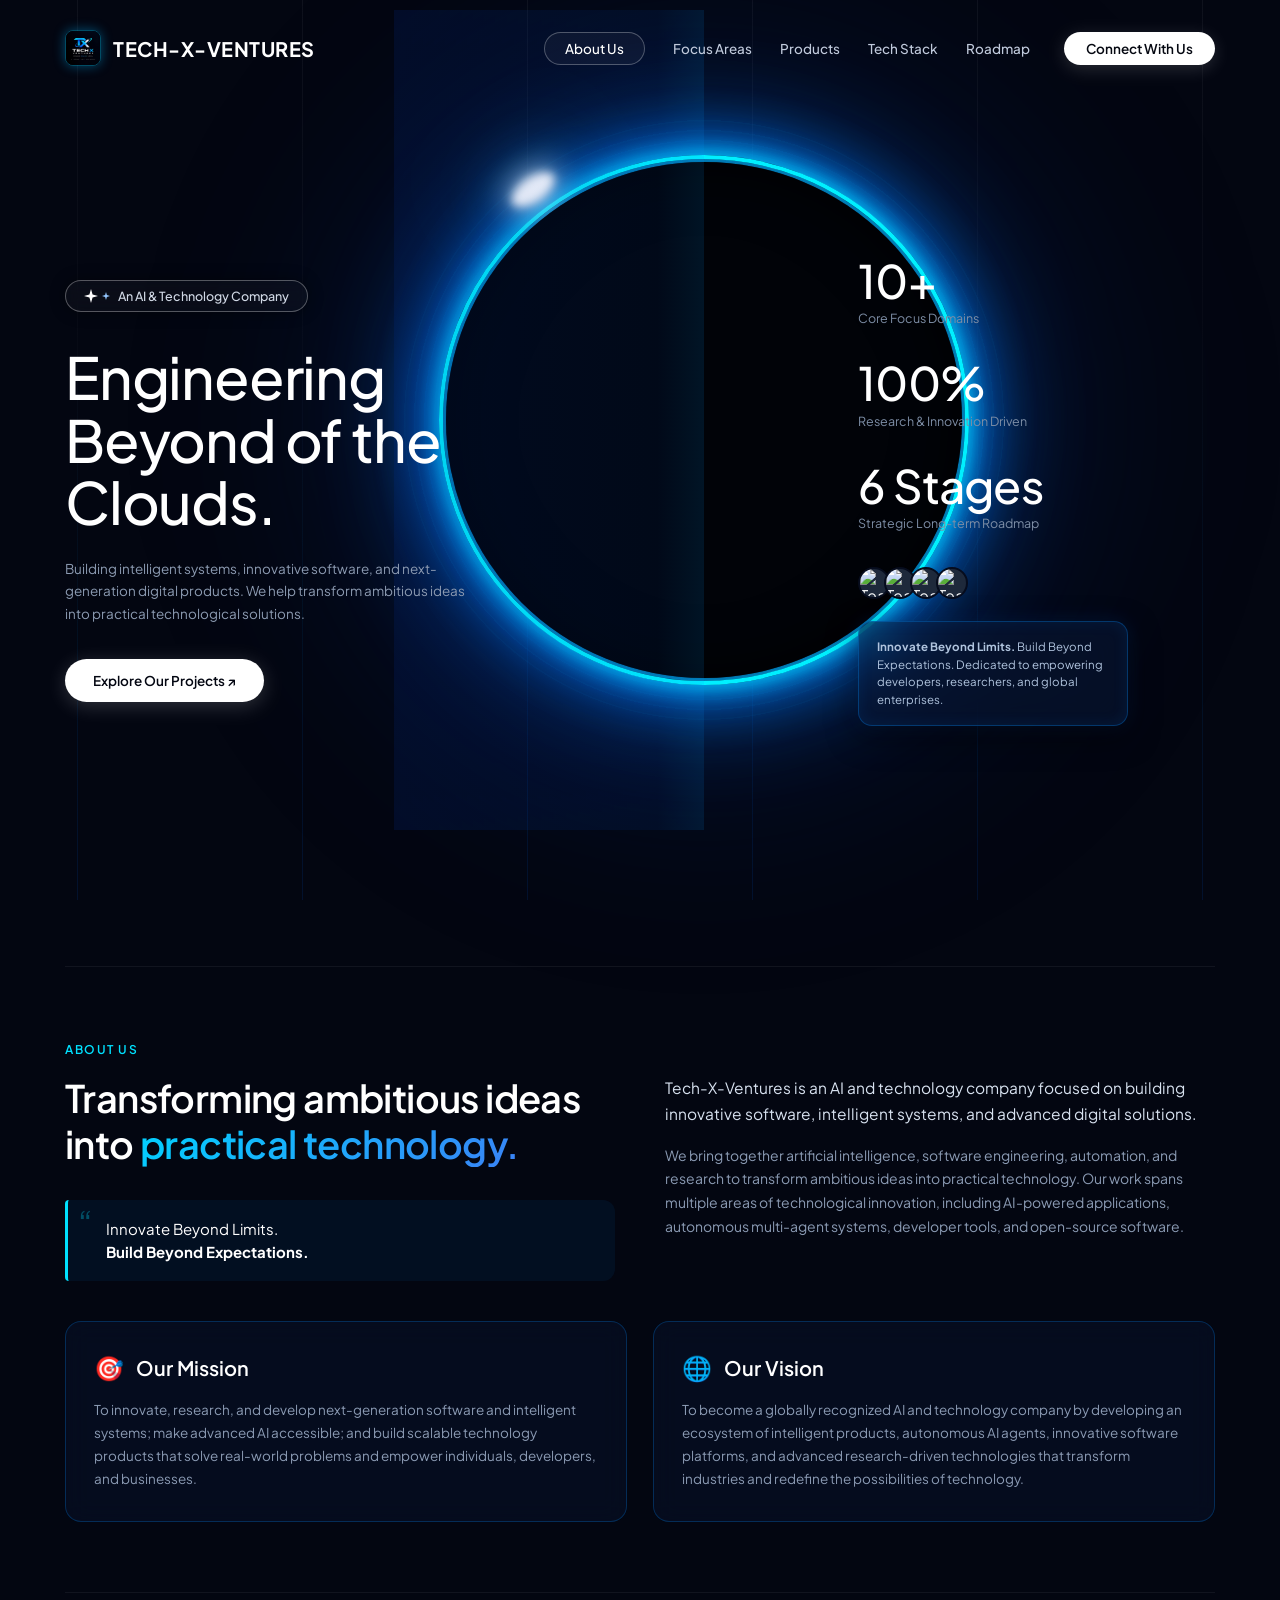
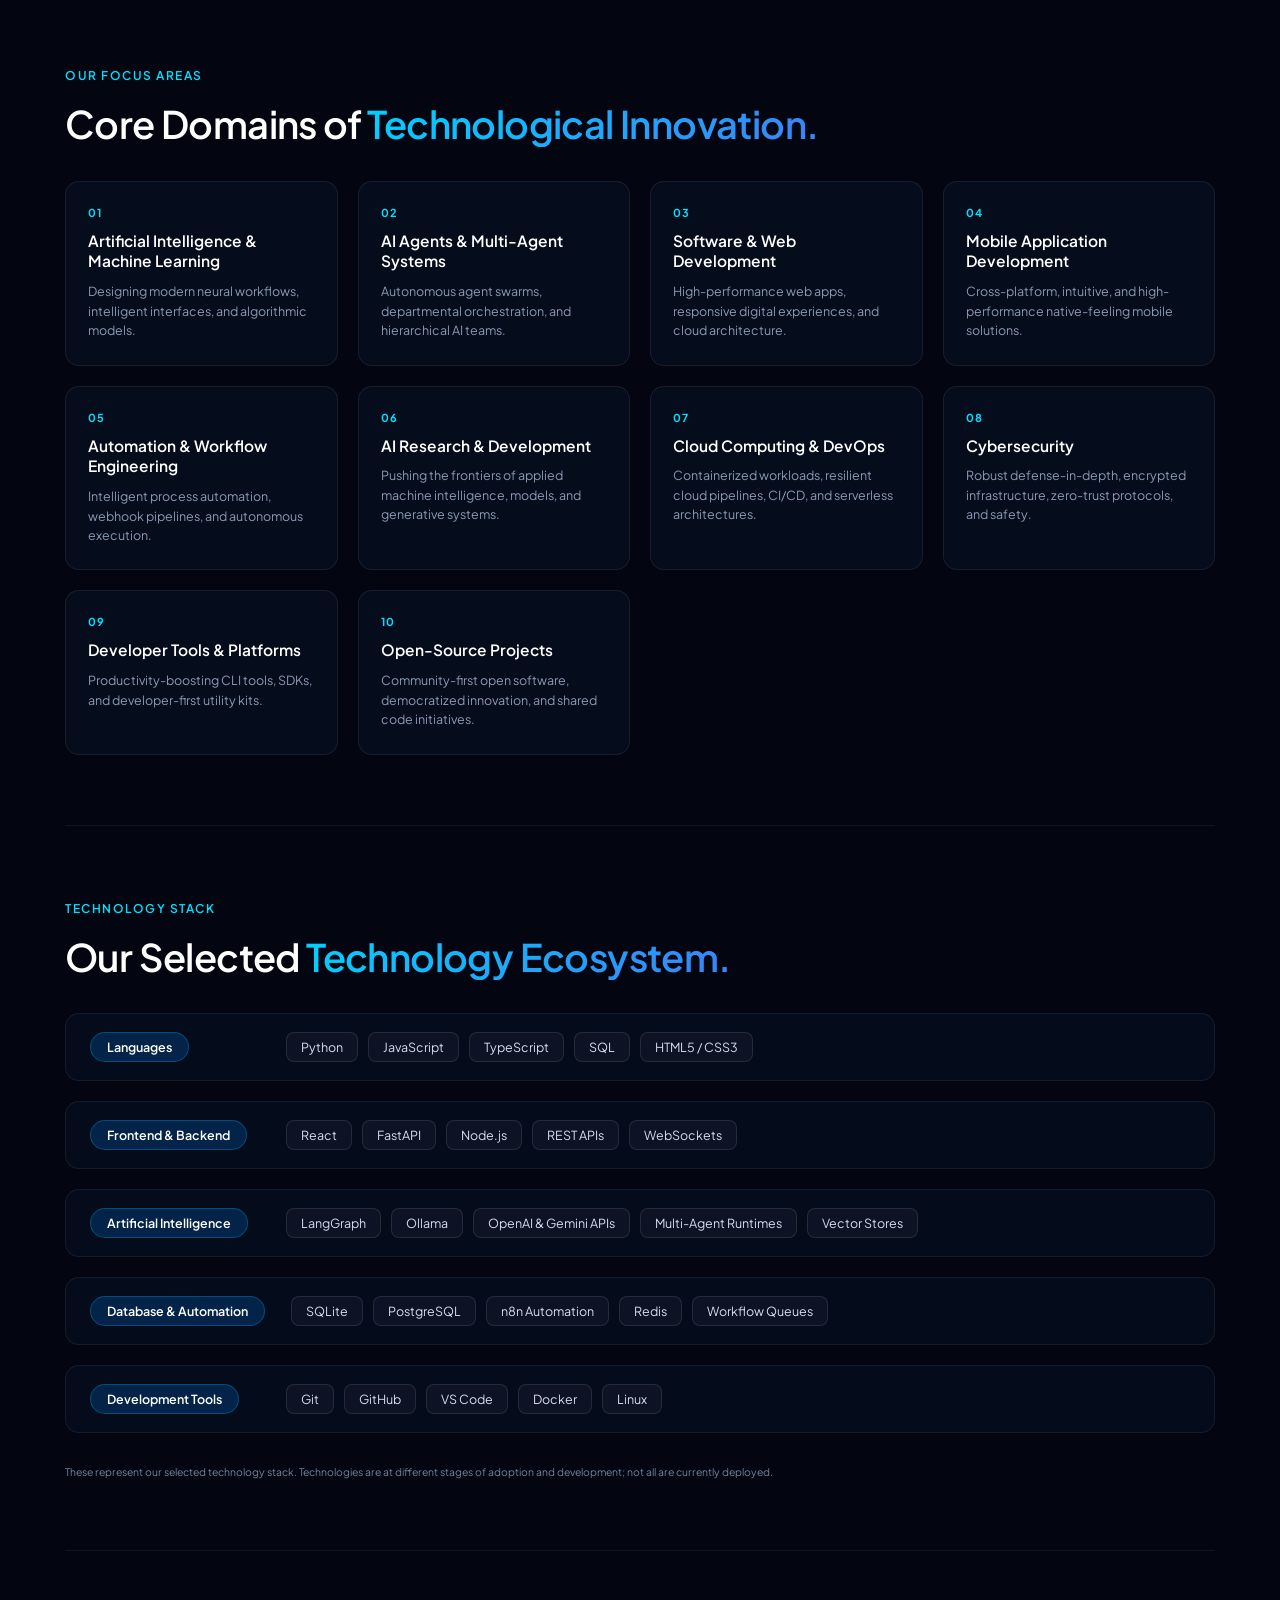
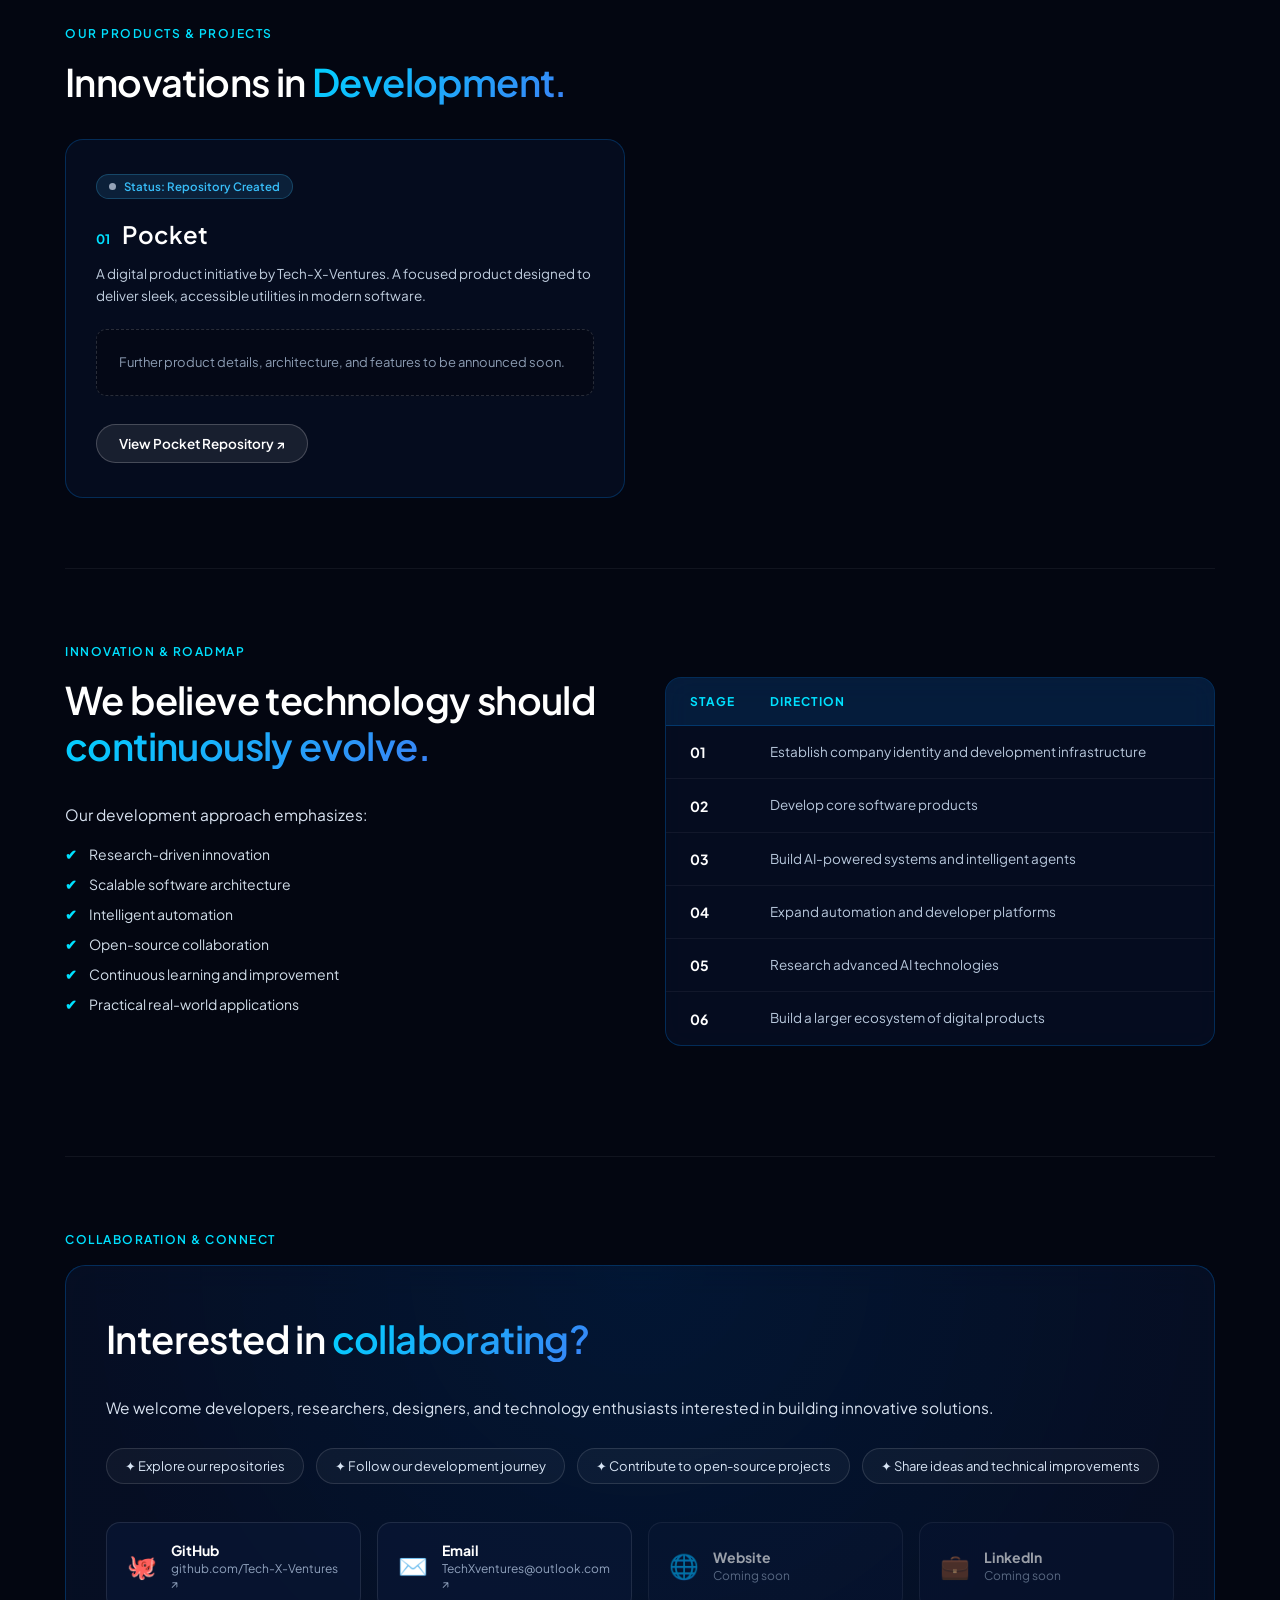
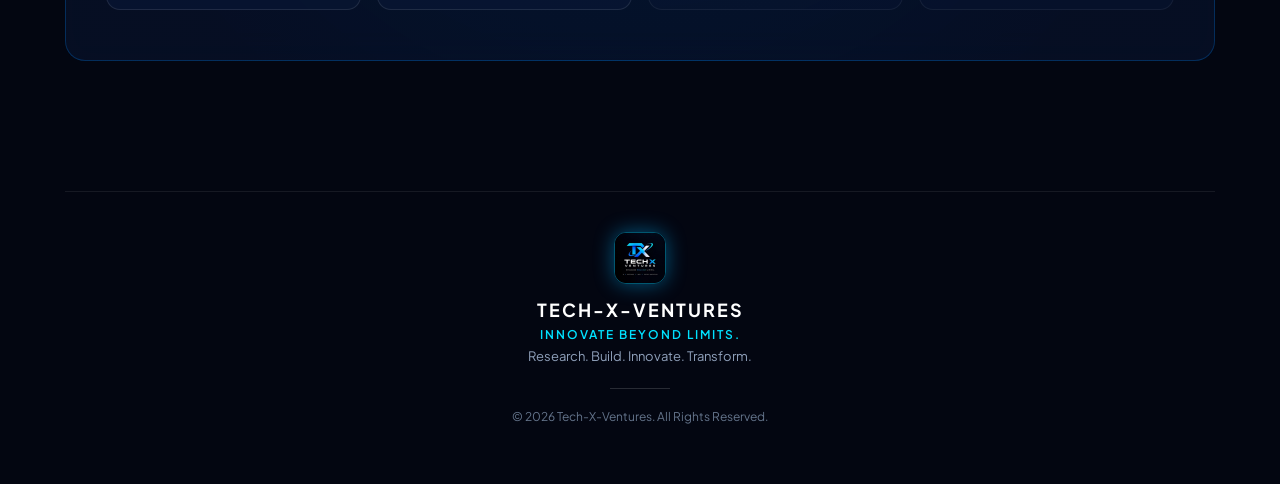
==== index.html @ 93bc659b "Update roadmap section header Removed the emoji from the roadmap section header." ====
<!DOCTYPE html>
<html lang="en">
<head>
  <meta charset="UTF-8">
  <meta name="viewport" content="width=device-width, initial-scale=1.0">
  <meta name="theme-color" content="#030611">
  <meta name="description" content="Tech-X-Ventures | Innovate Beyond Limits. An AI & Technology Company building intelligent systems, innovative software, and next-generation digital products.">

  <title>Tech-X-Ventures | Innovate Beyond Limits</title>

  <!-- Google Fonts -->
  <link rel="preconnect" href="https://fonts.googleapis.com">
  <link rel="preconnect" href="https://fonts.gstatic.com" crossorigin>
  <link href="https://fonts.googleapis.com/css2?family=Plus+Jakarta+Sans:wght@300;400;500;600;700;800&family=Space+Grotesk:wght@500;600;700&display=swap" rel="stylesheet">

  <link rel="stylesheet" href="style.css">
</head>

<body>

  <!-- Background vertical grid lines -->
  <div class="grid-lines" aria-hidden="true">
    <div class="grid-line"></div>
    <div class="grid-line"></div>
    <div class="grid-line"></div>
    <div class="grid-line"></div>
    <div class="grid-line"></div>
    <div class="grid-line"></div>
  </div>

  <!-- Cosmic Eclipse / Celestial Portal in Hero background -->
  <div class="cosmic-portal-container" aria-hidden="true">
    <div class="portal-halo"></div>
    <div class="portal-mesh-wires"></div>
    <div class="portal-ring">
      <div class="ring-flare"></div>
    </div>
    <div class="portal-core"></div>
    <div class="vertical-slice-divider"></div>
  </div>

  <div class="page-wrapper">

    <!-- NAVIGATION -->
    <header class="navbar">
      <a href="#home" class="brand">
        <img src="assets/logo.jpg" alt="Tech-X-Ventures Logo" class="brand-logo">
        <span class="brand-text">TECH-X-VENTURES</span>
      </a>

      <button class="menu-toggle" id="menuToggle" aria-label="Toggle navigation" aria-expanded="false">
        <span></span>
        <span></span>
        <span></span>
      </button>

      <nav id="navMenu">
        <a href="#about" class="nav-pill active">About Us</a>
        <a href="#focus" class="nav-link">Focus Areas</a>
        <a href="#projects" class="nav-link">Products</a>
        <a href="#tech" class="nav-link">Tech Stack</a>
        <a href="#roadmap" class="nav-link">Roadmap</a>
        <a href="#contact" class="hire-btn">Connect With Us</a>
      </nav>
    </header>

    <!-- HERO SECTION -->
    <section class="hero-section" id="home">
      <!-- Left Column -->
      <div class="hero-left">
        <div class="badge-pill">
          <svg class="badge-star" viewBox="0 0 24 24" width="14" height="14" fill="currentColor">
            <path d="M12 0L14.7 9.3L24 12L14.7 14.7L12 24L9.3 14.7L0 12L9.3 9.3L12 0Z"/>
          </svg>
          <svg class="badge-star-mini" viewBox="0 0 24 24" width="8" height="8" fill="currentColor">
            <path d="M12 0L14.7 9.3L24 12L14.7 14.7L12 24L9.3 14.7L0 12L9.3 9.3L12 0Z"/>
          </svg>
          <span>An AI & Technology Company</span>
        </div>

        <h1 class="hero-title">
          Engineering<br>
          Beyond of the<br>
          Clouds.
        </h1>

        <p class="hero-description">
          Building intelligent systems, innovative software, and next-generation digital products. We help transform ambitious ideas into practical technological solutions.
        </p>

        <div class="hero-action">
          <a href="#projects" class="btn-primary">
            Explore Our Projects ↗
          </a>
        </div>
      </div>

      <!-- Center Space for the cosmic eclipse visual -->
      <div class="hero-center" aria-hidden="true"></div>

      <!-- Right Column: Live Stats & Glass Card -->
      <div class="hero-right">
        <div class="stat-item">
          <div class="stat-number" data-target="10" data-suffix="+">10+</div>
          <div class="stat-label">Core Focus Domains</div>
        </div>

        <div class="stat-item">
          <div class="stat-number" data-target="100" data-suffix="%">100%</div>
          <div class="stat-label">Research & Innovation Driven</div>
        </div>

        <div class="stat-item">
          <div class="stat-number" data-target="6" data-suffix=" Stages">6 Stages</div>
          <div class="stat-label">Strategic Long-term Roadmap</div>
        </div>

        <div class="avatars-group">
          <div class="avatar">
            <img src="https://images.unsplash.com/photo-1534528741775-53994a69daeb?w=100&auto=format&fit=crop&q=80" alt="Team avatar 1">
          </div>
          <div class="avatar">
            <img src="https://images.unsplash.com/photo-1507003211169-0a1dd7228f2d?w=100&auto=format&fit=crop&q=80" alt="Team avatar 2">
          </div>
          <div class="avatar">
            <img src="https://images.unsplash.com/photo-1494790108377-be9c29b29330?w=100&auto=format&fit=crop&q=80" alt="Team avatar 3">
          </div>
          <div class="avatar">
            <img src="https://images.unsplash.com/photo-1517841905240-472988babdf9?w=100&auto=format&fit=crop&q=80" alt="Team avatar 4">
          </div>
        </div>

        <div class="glass-info-card">
          <p>
            <strong>Innovate Beyond Limits.</strong> Build Beyond Expectations. Dedicated to empowering developers, researchers, and global enterprises.
          </p>
        </div>
      </div>
    </section>

    <!-- ABOUT US SECTION -->
    <section class="content-section" id="about">
      <div class="section-tag">
        <span>ABOUT US</span>
      </div>

      <div class="section-split">
        <div class="split-left">
          <h2 class="section-heading">
            Transforming ambitious ideas into <span class="accent-text">practical technology.</span>
          </h2>
          <div class="philosophy-box">
            <span class="quote-symbol">“</span>
            <p class="philosophy-text">
              Innovate Beyond Limits.<br>
              <strong>Build Beyond Expectations.</strong>
            </p>
          </div>
        </div>

        <div class="split-right">
          <p class="body-lead">
            Tech-X-Ventures is an AI and technology company focused on building innovative software, intelligent systems, and advanced digital solutions.
          </p>
          <p class="body-sub">
            We bring together artificial intelligence, software engineering, automation, and research to transform ambitious ideas into practical technology. Our work spans multiple areas of technological innovation, including AI-powered applications, autonomous multi-agent systems, developer tools, and open-source software.
          </p>
        </div>
      </div>

      <!-- Mission & Vision Cards -->
      <div class="cards-duo">
        <div class="glow-box">
          <div class="glow-box-header">
            <span class="icon-bubble">🎯</span>
            <h3>Our Mission</h3>
          </div>
          <p>
            To innovate, research, and develop next-generation software and intelligent systems; make advanced AI accessible; and build scalable technology products that solve real-world problems and empower individuals, developers, and businesses.
          </p>
        </div>

        <div class="glow-box">
          <div class="glow-box-header">
            <span class="icon-bubble">🌐</span>
            <h3>Our Vision</h3>
          </div>
          <p>
            To become a globally recognized AI and technology company by developing an ecosystem of intelligent products, autonomous AI agents, innovative software platforms, and advanced research-driven technologies that transform industries and redefine the possibilities of technology.
          </p>
        </div>
      </div>
    </section>

    <!-- FOCUS AREAS SECTION -->
    <section class="content-section" id="focus">
      <div class="section-tag">
        <span> OUR FOCUS AREAS</span>
      </div>

      <h2 class="section-heading">
        Core Domains of <span class="accent-text">Technological Innovation.</span>
      </h2>

      <div class="focus-grid">
        <div class="focus-card">
          <span class="focus-idx">01</span>
          <h4>Artificial Intelligence & Machine Learning</h4>
          <p>Designing modern neural workflows, intelligent interfaces, and algorithmic models.</p>
        </div>

        <div class="focus-card">
          <span class="focus-idx">02</span>
          <h4>AI Agents & Multi-Agent Systems</h4>
          <p>Autonomous agent swarms, departmental orchestration, and hierarchical AI teams.</p>
        </div>

        <div class="focus-card">
          <span class="focus-idx">03</span>
          <h4>Software & Web Development</h4>
          <p>High-performance web apps, responsive digital experiences, and cloud architecture.</p>
        </div>

        <div class="focus-card">
          <span class="focus-idx">04</span>
          <h4>Mobile Application Development</h4>
          <p>Cross-platform, intuitive, and high-performance native-feeling mobile solutions.</p>
        </div>

        <div class="focus-card">
          <span class="focus-idx">05</span>
          <h4>Automation & Workflow Engineering</h4>
          <p>Intelligent process automation, webhook pipelines, and autonomous execution.</p>
        </div>

        <div class="focus-card">
          <span class="focus-idx">06</span>
          <h4>AI Research & Development</h4>
          <p>Pushing the frontiers of applied machine intelligence, models, and generative systems.</p>
        </div>

        <div class="focus-card">
          <span class="focus-idx">07</span>
          <h4>Cloud Computing & DevOps</h4>
          <p>Containerized workloads, resilient cloud pipelines, CI/CD, and serverless architectures.</p>
        </div>

        <div class="focus-card">
          <span class="focus-idx">08</span>
          <h4>Cybersecurity</h4>
          <p>Robust defense-in-depth, encrypted infrastructure, zero-trust protocols, and safety.</p>
        </div>

        <div class="focus-card">
          <span class="focus-idx">09</span>
          <h4>Developer Tools & Platforms</h4>
          <p>Productivity-boosting CLI tools, SDKs, and developer-first utility kits.</p>
        </div>

        <div class="focus-card">
          <span class="focus-idx">10</span>
          <h4>Open-Source Projects</h4>
          <p>Community-first open software, democratized innovation, and shared code initiatives.</p>
        </div>
      </div>
    </section>

    <!-- TECHNOLOGY STACK SECTION -->
    <section class="content-section" id="tech">
      <div class="section-tag">
        <span> TECHNOLOGY STACK</span>
      </div>

      <h2 class="section-heading">
        Our Selected <span class="accent-text">Technology Ecosystem.</span>
      </h2>

      <div class="tech-stack-container">
        <!-- Category 1 -->
        <div class="tech-category">
          <div class="category-header">
            <span class="cat-pill">Languages</span>
          </div>
          <div class="tags-cloud">
            <span class="tag">Python</span>
            <span class="tag">JavaScript</span>
            <span class="tag">TypeScript</span>
            <span class="tag">SQL</span>
            <span class="tag">HTML5 / CSS3</span>
          </div>
        </div>

        <!-- Category 2 -->
        <div class="tech-category">
          <div class="category-header">
            <span class="cat-pill">Frontend & Backend</span>
          </div>
          <div class="tags-cloud">
            <span class="tag">React</span>
            <span class="tag">FastAPI</span>
            <span class="tag">Node.js</span>
            <span class="tag">REST APIs</span>
            <span class="tag">WebSockets</span>
          </div>
        </div>

        <!-- Category 3 -->
        <div class="tech-category">
          <div class="category-header">
            <span class="cat-pill">Artificial Intelligence</span>
          </div>
          <div class="tags-cloud">
            <span class="tag">LangGraph</span>
            <span class="tag">Ollama</span>
            <span class="tag">OpenAI & Gemini APIs</span>
            <span class="tag">Multi-Agent Runtimes</span>
            <span class="tag">Vector Stores</span>
          </div>
        </div>

        <!-- Category 4 -->
        <div class="tech-category">
          <div class="category-header">
            <span class="cat-pill">Database & Automation</span>
          </div>
          <div class="tags-cloud">
            <span class="tag">SQLite</span>
            <span class="tag">PostgreSQL</span>
            <span class="tag">n8n Automation</span>
            <span class="tag">Redis</span>
            <span class="tag">Workflow Queues</span>
          </div>
        </div>

        <!-- Category 5 -->
        <div class="tech-category">
          <div class="category-header">
            <span class="cat-pill">Development Tools</span>
          </div>
          <div class="tags-cloud">
            <span class="tag">Git</span>
            <span class="tag">GitHub</span>
            <span class="tag">VS Code</span>
            <span class="tag">Docker</span>
            <span class="tag">Linux</span>
          </div>
        </div>
      </div>

      <p class="tech-footnote">
        <sub>These represent our selected technology stack. Technologies are at different stages of adoption and development; not all are currently deployed.</sub>
      </p>
    </section>

    <!-- PRODUCTS & PROJECTS SECTION -->
    <section class="content-section" id="projects">
      <div class="section-tag">
        <span> OUR PRODUCTS & PROJECTS</span>
      </div>

      <h2 class="section-heading">
        Innovations in <span class="accent-text">Development.</span>
      </h2>

      <div class="projects-showcase">
       

        <!-- Project 2: Pocket -->
        <div class="project-box">
          <div class="project-badge">
            <span class="pulse-dot idle"></span>
            <span>Status: Repository Created</span>
          </div>

          <div class="project-title-row">
            <span class="project-number">01</span>
            <h3>Pocket</h3>
          </div>

          <p class="project-summary">
            A digital product initiative by Tech-X-Ventures. A focused product designed to deliver sleek, accessible utilities in modern software.
          </p>

          <div class="project-detail-box">
            <p>Further product details, architecture, and features to be announced soon.</p>
          </div>

          <div class="project-footer">
            <a href="https://github.com/Tech-X-Ventures/pocket" target="_blank" rel="noopener noreferrer" class="link-btn">
              View Pocket Repository ↗
            </a>
          </div>
        </div>
      </div>
    </section>

    <!-- INNOVATION & ROADMAP SECTION -->
    <section class="content-section" id="roadmap">
      <div class="section-tag">
        <span> INNOVATION & ROADMAP</span>
      </div>

      <div class="section-split">
        <div class="split-left">
          <h2 class="section-heading">
            We believe technology should <span class="accent-text">continuously evolve.</span>
          </h2>
          <p class="body-lead">Our development approach emphasizes:</p>
          <ul class="approach-list">
            <li><span>✔</span> Research-driven innovation</li>
            <li><span>✔</span> Scalable software architecture</li>
            <li><span>✔</span> Intelligent automation</li>
            <li><span>✔</span> Open-source collaboration</li>
            <li><span>✔</span> Continuous learning and improvement</li>
            <li><span>✔</span> Practical real-world applications</li>
          </ul>
        </div>

        <div class="split-right">
          <div class="roadmap-table-wrap">
            <div class="roadmap-table-header">
              <span class="th-stage">Stage</span>
              <span class="th-dir">Direction</span>
            </div>

            <div class="roadmap-row">
              <span class="stage-tag">01</span>
              <div class="stage-desc">Establish company identity and development infrastructure</div>
            </div>

            <div class="roadmap-row">
              <span class="stage-tag">02</span>
              <div class="stage-desc">Develop core software products</div>
            </div>

            <div class="roadmap-row">
              <span class="stage-tag">03</span>
              <div class="stage-desc">Build AI-powered systems and intelligent agents</div>
            </div>

            <div class="roadmap-row">
              <span class="stage-tag">04</span>
              <div class="stage-desc">Expand automation and developer platforms</div>
            </div>

            <div class="roadmap-row">
              <span class="stage-tag">05</span>
              <div class="stage-desc">Research advanced AI technologies</div>
            </div>

            <div class="roadmap-row">
              <span class="stage-tag">06</span>
              <div class="stage-desc">Build a larger ecosystem of digital products</div>
            </div>
          </div>
        </div>
      </div>
    </section>

    <!-- COLLABORATION & CONTACT SECTION -->
    <section class="content-section" id="contact">
      <div class="section-tag">
        <span> COLLABORATION & CONNECT</span>
      </div>

      <div class="collab-hero">
        <div class="collab-content">
          <h2 class="section-heading">
            Interested in <span class="accent-text">collaborating?</span>
          </h2>
          <p class="body-lead">
            We welcome developers, researchers, designers, and technology enthusiasts interested in building innovative solutions.
          </p>

          <div class="collab-actions-list">
            <div class="collab-chip">✦ Explore our repositories</div>
            <div class="collab-chip">✦ Follow our development journey</div>
            <div class="collab-chip">✦ Contribute to open-source projects</div>
            <div class="collab-chip">✦ Share ideas and technical improvements</div>
          </div>

          <div class="contact-links-grid">
            <a href="https://github.com/Tech-X-Ventures" target="_blank" rel="noopener noreferrer" class="contact-card">
              <span class="contact-icon">🐙</span>
              <div>
                <strong>GitHub</strong>
                <p>github.com/Tech-X-Ventures ↗</p>
              </div>
            </a>

            <a href="mailto:TechXventures@outlook.com" class="contact-card">
              <span class="contact-icon">✉️</span>
              <div>
                <strong>Email</strong>
                <p>TechXventures@outlook.com ↗</p>
              </div>
            </a>

            <div class="contact-card coming-soon">
              <span class="contact-icon">🌐</span>
              <div>
                <strong>Website</strong>
                <p>Coming soon</p>
              </div>
            </div>

            <div class="contact-card coming-soon">
              <span class="contact-icon">💼</span>
              <div>
                <strong>LinkedIn</strong>
                <p>Coming soon</p>
              </div>
            </div>
          </div>
        </div>
      </div>
    </section>

    <!-- FOOTER -->
    <footer class="footer">
      <div class="footer-center">
        <img src="assets/logo.jpg" alt="Tech-X-Ventures Logo" class="footer-logo">
        <h3 class="footer-brand">TECH-X-VENTURES</h3>
        <p class="footer-motto">INNOVATE BEYOND LIMITS.</p>
        <p class="footer-submotto">Research. Build. Innovate. Transform.</p>
        <div class="footer-divider"></div>
        <p class="copyright">
          © <span id="year">2026</span> Tech-X-Ventures. All Rights Reserved.
        </p>
      </div>
    </footer>

  </div>

  <script src="script.js"></script>
</body>
</html>
---- style.css ----
/* ==========================================================
   TECH-X-VENTURES | INNOVATE BEYOND LIMITS
   Dark-mode Cosmic Eclipse Aesthetic with Complete Content
   ========================================================== */

:root {
  --bg-color: #030611;
  --bg-darker: #010309;
  --text-main: #ffffff;
  --text-muted: #8b9bb4;
  --text-sub: #a1b0cb;
  --neon-blue: #0088ff;
  --neon-cyan: #00e1ff;
  --neon-purple: #7928ca;
  --card-bg: rgba(9, 21, 48, 0.45);
  --card-border: rgba(0, 140, 255, 0.25);
  --font-sans: 'Plus Jakarta Sans', -apple-system, BlinkMacSystemFont, "Segoe UI", Roboto, sans-serif;
}

* {
  margin: 0;
  padding: 0;
  box-sizing: border-box;
}

html {
  scroll-behavior: smooth;
}

body {
  width: 100%;
  min-height: 100vh;
  background-color: var(--bg-color);
  color: var(--text-main);
  font-family: var(--font-sans);
  overflow-x: hidden;
  position: relative;
  -webkit-font-smoothing: antialiased;
}

/* ---------------- BACKGROUND VERTICAL GRID LINES ---------------- */
.grid-lines {
  position: fixed;
  inset: 0;
  display: flex;
  justify-content: space-between;
  width: 88%;
  max-width: 1380px;
  margin: 0 auto;
  pointer-events: none;
  z-index: 1;
}

.grid-line {
  width: 1px;
  height: 100%;
  background: linear-gradient(
    to bottom,
    rgba(255, 255, 255, 0.05) 0%,
    rgba(255, 255, 255, 0.02) 40%,
    rgba(0, 150, 255, 0.07) 70%,
    rgba(0, 100, 255, 0.12) 100%
  );
}

/* ---------------- COSMIC ECLIPSE / PORTAL EFFECT ---------------- */
.cosmic-portal-container {
  position: absolute;
  top: 420px;
  left: 55%;
  transform: translate(-50%, -50%);
  width: 620px;
  height: 620px;
  pointer-events: none;
  z-index: 2;
}

.portal-halo {
  position: absolute;
  inset: -130px;
  border-radius: 50%;
  background: radial-gradient(
    circle at 50% 50%,
    rgba(0, 120, 255, 0.35) 0%,
    rgba(0, 80, 220, 0.2) 35%,
    rgba(5, 20, 70, 0.1) 65%,
    transparent 85%
  );
  filter: blur(75px);
}

.portal-mesh-wires {
  position: absolute;
  inset: 10px;
  border-radius: 50%;
  background: repeating-radial-gradient(
    circle at 50% 50%,
    transparent 0,
    transparent 8px,
    rgba(0, 180, 255, 0.035) 9px,
    rgba(0, 180, 255, 0.07) 10px
  );
  opacity: 0.85;
}

.portal-ring {
  position: absolute;
  inset: 45px;
  border-radius: 50%;
  border: 4px solid #00f0ff;
  box-shadow: 
    0 0 25px #00e1ff,
    0 0 60px #0077ff,
    0 0 110px rgba(0, 130, 255, 0.8),
    inset 0 0 35px #00d0ff,
    inset 0 0 70px rgba(0, 110, 255, 0.6);
  animation: pulsePortal 6s ease-in-out infinite alternate;
}

.ring-flare {
  position: absolute;
  top: 18px;
  left: 65px;
  width: 50px;
  height: 25px;
  background: #ffffff;
  border-radius: 50%;
  filter: blur(5px);
  box-shadow: 
    0 0 30px #ffffff,
    0 0 60px #38bdf8,
    0 0 90px #0284c7;
  transform: rotate(-35deg);
}

.portal-core {
  position: absolute;
  inset: 52px;
  border-radius: 50%;
  background: radial-gradient(circle, #010308 92%, #02091c 100%);
  box-shadow: inset 0 0 60px rgba(0, 0, 0, 0.98);
}

.vertical-slice-divider {
  position: absolute;
  top: -100px;
  left: 0;
  width: 50%;
  height: calc(100% + 200px);
  background: linear-gradient(
    to right,
    rgba(0, 50, 160, 0.16) 0%,
    rgba(0, 80, 220, 0.08) 85%,
    rgba(0, 150, 255, 0.12) 100%
  );
  pointer-events: none;
}

@keyframes pulsePortal {
  0% {
    transform: scale(1);
    box-shadow: 
      0 0 25px #00e1ff,
      0 0 60px #0077ff,
      0 0 110px rgba(0, 130, 255, 0.7),
      inset 0 0 35px #00d0ff,
      inset 0 0 65px rgba(0, 110, 255, 0.5);
  }
  100% {
    transform: scale(1.02);
    box-shadow: 
      0 0 35px #00ffff,
      0 0 80px #0090ff,
      0 0 140px rgba(0, 150, 255, 0.85),
      inset 0 0 45px #00f0ff,
      inset 0 0 85px rgba(0, 130, 255, 0.7);
  }
}

/* ---------------- LAYOUT WRAPPER ---------------- */
.page-wrapper {
  position: relative;
  z-index: 10;
  min-height: 100vh;
  display: flex;
  flex-direction: column;
  padding: 30px 65px 60px 65px;
  max-width: 1440px;
  margin: 0 auto;
}

/* ---------------- NAVBAR ---------------- */
.navbar {
  display: flex;
  align-items: center;
  justify-content: space-between;
  width: 100%;
  margin-bottom: 60px;
}

.brand {
  text-decoration: none;
  display: flex;
  align-items: center;
  gap: 12px;
}

.brand-logo {
  width: 36px;
  height: 36px;
  border-radius: 8px;
  object-fit: cover;
  box-shadow: 0 0 12px rgba(0, 180, 255, 0.4);
  border: 1px solid rgba(0, 210, 255, 0.35);
  display: block;
}

.brand-text {
  font-size: 20px;
  font-weight: 700;
  color: #ffffff;
  letter-spacing: 0.5px;
}

nav {
  display: flex;
  align-items: center;
  gap: 28px;
}

.nav-pill {
  text-decoration: none;
  font-size: 13.5px;
  font-weight: 500;
  color: #ffffff;
  padding: 7px 20px;
  border-radius: 9999px;
  border: 1px solid rgba(255, 255, 255, 0.28);
  background: rgba(255, 255, 255, 0.04);
  transition: all 0.25s ease;
}

.nav-pill:hover,
.nav-pill.active {
  border-color: rgba(255, 255, 255, 0.6);
  background: rgba(255, 255, 255, 0.12);
}

.nav-link {
  text-decoration: none;
  font-size: 13.5px;
  font-weight: 500;
  color: #c0cadc;
  transition: color 0.2s ease;
}

.nav-link:hover {
  color: #ffffff;
}

.hire-btn {
  text-decoration: none;
  font-size: 13.5px;
  font-weight: 600;
  color: #050811;
  background: #ffffff;
  padding: 8px 22px;
  border-radius: 9999px;
  transition: all 0.25s ease;
  box-shadow: 0 4px 18px rgba(255, 255, 255, 0.15);
  margin-left: 6px;
}

.hire-btn:hover {
  background: #f0f4ff;
  transform: translateY(-1px);
  box-shadow: 0 6px 22px rgba(255, 255, 255, 0.25);
}

.menu-toggle {
  display: none;
  background: transparent;
  border: none;
  cursor: pointer;
  flex-direction: column;
  gap: 5px;
}

.menu-toggle span {
  display: block;
  width: 24px;
  height: 2px;
  background: #fff;
  transition: 0.3s;
}

/* ---------------- HERO SECTION ---------------- */
.hero-section {
  display: grid;
  grid-template-columns: 1.15fr 0.8fr 0.95fr;
  align-items: center;
  min-height: calc(100vh - 170px);
  width: 100%;
  margin-bottom: 110px;
}

.hero-left {
  max-width: 490px;
  display: flex;
  flex-direction: column;
  align-items: flex-start;
}

.badge-pill {
  display: inline-flex;
  align-items: center;
  gap: 8px;
  padding: 7px 18px;
  border-radius: 9999px;
  border: 1px solid rgba(255, 255, 255, 0.3);
  background: rgba(255, 255, 255, 0.03);
  backdrop-filter: blur(8px);
  font-size: 12.5px;
  font-weight: 500;
  color: #d1d9e6;
  margin-bottom: 34px;
  box-shadow: 0 0 15px rgba(0, 0, 0, 0.4);
}

.badge-star {
  color: #ffffff;
}

.badge-star-mini {
  color: #93c5fd;
  margin-left: -4px;
}

.hero-title {
  font-size: 58px;
  font-weight: 500;
  line-height: 1.08;
  letter-spacing: -1.2px;
  color: #ffffff;
  margin-bottom: 24px;
}

.hero-description {
  font-size: 13.5px;
  line-height: 1.65;
  color: #8c9bb2;
  margin-bottom: 34px;
  max-width: 420px;
}

.btn-primary {
  display: inline-flex;
  align-items: center;
  justify-content: center;
  background: #ffffff;
  color: #030611;
  font-size: 13.5px;
  font-weight: 600;
  padding: 13px 28px;
  border-radius: 9999px;
  text-decoration: none;
  transition: all 0.25s ease;
  box-shadow: 0 4px 20px rgba(255, 255, 255, 0.18);
}

.btn-primary:hover {
  background: #f1f5f9;
  transform: translateY(-2px);
  box-shadow: 0 8px 25px rgba(255, 255, 255, 0.3);
}

.hero-center {
  pointer-events: none;
}

.hero-right {
  display: flex;
  flex-direction: column;
  align-items: flex-start;
  padding-left: 20px;
}

.stat-item {
  margin-bottom: 32px;
}

.stat-number {
  font-size: 46px;
  font-weight: 500;
  color: #ffffff;
  line-height: 1.05;
  letter-spacing: -0.8px;
  margin-bottom: 6px;
}

.stat-label {
  font-size: 12.5px;
  color: #7d8ea6;
  font-weight: 400;
}

.avatars-group {
  display: flex;
  align-items: center;
  margin-top: 4px;
  margin-bottom: 22px;
}

.avatar {
  width: 32px;
  height: 32px;
  border-radius: 50%;
  overflow: hidden;
  border: 2px solid #060c1d;
  margin-right: -6px;
  background: #1e293b;
}

.avatar img {
  width: 100%;
  height: 100%;
  object-fit: cover;
  display: block;
}

.glass-info-card {
  max-width: 270px;
  background: rgba(10, 25, 55, 0.55);
  border: 1px solid rgba(0, 140, 255, 0.32);
  border-radius: 14px;
  padding: 16px 18px;
  backdrop-filter: blur(16px);
  box-shadow: 
    0 10px 30px rgba(0, 0, 0, 0.5),
    0 0 20px rgba(0, 110, 255, 0.15),
    inset 0 0 15px rgba(0, 130, 255, 0.1);
  transition: transform 0.3s ease, border-color 0.3s ease;
}

.glass-info-card:hover {
  transform: translateY(-2px);
  border-color: rgba(0, 180, 255, 0.5);
}

.glass-info-card p {
  font-size: 11.5px;
  line-height: 1.55;
  color: #b0c4de;
}

/* ---------------- COMMON CONTENT SECTIONS ---------------- */
.content-section {
  padding: 70px 0;
  border-top: 1px solid rgba(255, 255, 255, 0.06);
  position: relative;
}

.section-tag {
  display: inline-flex;
  align-items: center;
  font-size: 12px;
  font-weight: 600;
  letter-spacing: 1.5px;
  color: var(--neon-cyan);
  margin-bottom: 18px;
  text-transform: uppercase;
}

.section-heading {
  font-size: 38px;
  font-weight: 600;
  line-height: 1.2;
  letter-spacing: -0.6px;
  color: #ffffff;
  margin-bottom: 34px;
  max-width: 760px;
}

.accent-text {
  background: linear-gradient(135deg, #00d2ff 0%, #3a82f6 100%);
  -webkit-background-clip: text;
  -webkit-text-fill-color: transparent;
}

.section-split {
  display: grid;
  grid-template-columns: 1fr 1fr;
  gap: 50px;
  align-items: start;
  margin-bottom: 40px;
}

.body-lead {
  font-size: 15.5px;
  line-height: 1.7;
  color: #d8e2f0;
  margin-bottom: 16px;
}

.body-sub {
  font-size: 14px;
  line-height: 1.7;
  color: var(--text-muted);
}

.philosophy-box {
  background: rgba(0, 140, 255, 0.07);
  border-left: 3px solid var(--neon-cyan);
  padding: 18px 24px;
  border-radius: 4px 12px 12px 4px;
  margin-top: 24px;
  position: relative;
}

.quote-symbol {
  font-size: 36px;
  color: var(--neon-cyan);
  line-height: 1;
  position: absolute;
  top: 6px;
  left: 10px;
  opacity: 0.3;
}

.philosophy-text {
  font-size: 15px;
  line-height: 1.5;
  color: #ffffff;
  padding-left: 14px;
}

/* Mission & Vision Duo */
.cards-duo {
  display: grid;
  grid-template-columns: 1fr 1fr;
  gap: 26px;
  margin-top: 30px;
}

.glow-box {
  background: var(--card-bg);
  border: 1px solid var(--card-border);
  border-radius: 16px;
  padding: 30px 28px;
  backdrop-filter: blur(12px);
  transition: all 0.3s ease;
}

.glow-box:hover {
  transform: translateY(-4px);
  border-color: rgba(0, 210, 255, 0.45);
  box-shadow: 0 10px 30px rgba(0, 100, 255, 0.15);
}

.glow-box-header {
  display: flex;
  align-items: center;
  gap: 12px;
  margin-bottom: 16px;
}

.icon-bubble {
  font-size: 24px;
}

.glow-box h3 {
  font-size: 20px;
  font-weight: 600;
  color: #ffffff;
}

.glow-box p {
  font-size: 13.5px;
  line-height: 1.7;
  color: var(--text-muted);
}

/* ---------------- FOCUS AREAS ---------------- */
.focus-grid {
  display: grid;
  grid-template-columns: repeat(auto-fill, minmax(240px, 1fr));
  gap: 20px;
  margin-top: 20px;
}

.focus-card {
  background: rgba(8, 18, 40, 0.5);
  border: 1px solid rgba(255, 255, 255, 0.08);
  border-radius: 14px;
  padding: 24px 22px;
  transition: all 0.3s ease;
  position: relative;
  overflow: hidden;
}

.focus-card:hover {
  border-color: rgba(0, 200, 255, 0.4);
  background: rgba(12, 28, 64, 0.6);
  transform: translateY(-3px);
  box-shadow: 0 8px 24px rgba(0, 120, 255, 0.12);
}

.focus-idx {
  font-size: 11px;
  font-weight: 700;
  color: var(--neon-cyan);
  letter-spacing: 1px;
  display: block;
  margin-bottom: 12px;
}

.focus-card h4 {
  font-size: 15.5px;
  font-weight: 600;
  color: #ffffff;
  margin-bottom: 10px;
  line-height: 1.35;
}

.focus-card p {
  font-size: 12.5px;
  color: var(--text-muted);
  line-height: 1.55;
}

/* ---------------- TECHNOLOGY STACK ---------------- */
.tech-stack-container {
  display: flex;
  flex-direction: column;
  gap: 20px;
  margin-top: 20px;
}

.tech-category {
  background: rgba(7, 17, 38, 0.5);
  border: 1px solid rgba(255, 255, 255, 0.07);
  border-radius: 14px;
  padding: 18px 24px;
  display: flex;
  align-items: center;
  gap: 26px;
  flex-wrap: wrap;
}

.category-header {
  min-width: 170px;
}

.cat-pill {
  font-size: 12.5px;
  font-weight: 600;
  color: #ffffff;
  background: rgba(0, 140, 255, 0.2);
  border: 1px solid rgba(0, 180, 255, 0.3);
  padding: 6px 16px;
  border-radius: 9999px;
  display: inline-block;
}

.tags-cloud {
  display: flex;
  flex-wrap: wrap;
  gap: 10px;
}

.tag {
  font-size: 12.5px;
  color: #d3deee;
  background: rgba(255, 255, 255, 0.04);
  border: 1px solid rgba(255, 255, 255, 0.1);
  padding: 6px 14px;
  border-radius: 8px;
  transition: all 0.2s ease;
}

.tag:hover {
  background: rgba(0, 180, 255, 0.15);
  border-color: rgba(0, 180, 255, 0.4);
  color: #ffffff;
}

.tech-footnote {
  margin-top: 24px;
  color: #72849e;
  font-size: 12.5px;
  line-height: 1.6;
}

/* ---------------- PRODUCTS & PROJECTS ---------------- */
.projects-showcase {
  display: grid;
  grid-template-columns: 1fr 1fr;
  gap: 30px;
  margin-top: 20px;
}

.project-box {
  background: var(--card-bg);
  border: 1px solid var(--card-border);
  border-radius: 18px;
  padding: 34px 30px;
  display: flex;
  flex-direction: column;
  position: relative;
  transition: all 0.3s ease;
}

.project-box:hover {
  border-color: rgba(0, 210, 255, 0.45);
  box-shadow: 0 12px 35px rgba(0, 120, 255, 0.18);
  transform: translateY(-4px);
}

.project-badge {
  display: inline-flex;
  align-items: center;
  gap: 8px;
  font-size: 11.5px;
  font-weight: 600;
  color: #38bdf8;
  background: rgba(56, 189, 248, 0.12);
  border: 1px solid rgba(56, 189, 248, 0.25);
  padding: 4px 12px;
  border-radius: 9999px;
  margin-bottom: 20px;
  width: fit-content;
}

.pulse-dot {
  width: 7px;
  height: 7px;
  border-radius: 50%;
  background: #38bdf8;
  box-shadow: 0 0 8px #38bdf8;
  animation: blink 2s infinite;
}

.pulse-dot.idle {
  background: #94a3b8;
  box-shadow: none;
  animation: none;
}

@keyframes blink {
  0%, 100% { opacity: 1; }
  50% { opacity: 0.3; }
}

.project-title-row {
  display: flex;
  align-items: baseline;
  gap: 12px;
  margin-bottom: 14px;
}

.project-number {
  font-size: 13px;
  font-weight: 700;
  color: var(--neon-cyan);
}

.project-title-row h3 {
  font-size: 24px;
  font-weight: 600;
  color: #ffffff;
}

.project-summary {
  font-size: 13.5px;
  line-height: 1.65;
  color: #c0cedf;
  margin-bottom: 22px;
}

.capabilities-title {
  font-size: 13px;
  font-weight: 600;
  color: #ffffff;
  margin-bottom: 12px;
  text-transform: uppercase;
  letter-spacing: 0.5px;
}

.capabilities-list {
  list-style: none;
  display: flex;
  flex-direction: column;
  gap: 8px;
  margin-bottom: 28px;
}

.capabilities-list li {
  font-size: 13px;
  color: var(--text-muted);
  display: flex;
  align-items: center;
  gap: 8px;
}

.capabilities-list li span {
  color: var(--neon-cyan);
  font-size: 10px;
}

.project-detail-box {
  background: rgba(0, 0, 0, 0.25);
  border: 1px dashed rgba(255, 255, 255, 0.15);
  border-radius: 10px;
  padding: 22px;
  margin-bottom: 28px;
}

.project-detail-box p {
  font-size: 13px;
  color: #8c9cb3;
  line-height: 1.6;
}

.project-footer {
  margin-top: auto;
}

.link-btn {
  display: inline-flex;
  align-items: center;
  gap: 6px;
  color: #ffffff;
  font-size: 13.5px;
  font-weight: 600;
  background: rgba(255, 255, 255, 0.08);
  border: 1px solid rgba(255, 255, 255, 0.2);
  padding: 10px 22px;
  border-radius: 9999px;
  text-decoration: none;
  transition: all 0.25s ease;
}

.link-btn:hover {
  background: #ffffff;
  color: #030611;
  border-color: #ffffff;
}

/* ---------------- INNOVATION & ROADMAP ---------------- */
.approach-list {
  list-style: none;
  display: flex;
  flex-direction: column;
  gap: 12px;
  margin-top: 16px;
}

.approach-list li {
  font-size: 14px;
  color: #d1dde9;
  display: flex;
  align-items: center;
  gap: 12px;
}

.approach-list li span {
  color: var(--neon-cyan);
  font-weight: 700;
}

.roadmap-table-wrap {
  background: rgba(7, 18, 42, 0.6);
  border: 1px solid var(--card-border);
  border-radius: 16px;
  overflow: hidden;
  backdrop-filter: blur(14px);
}

.roadmap-table-header {
  display: grid;
  grid-template-columns: 80px 1fr;
  padding: 16px 24px;
  background: rgba(0, 140, 255, 0.12);
  border-bottom: 1px solid var(--card-border);
  font-size: 12px;
  font-weight: 700;
  letter-spacing: 1px;
  color: var(--neon-cyan);
  text-transform: uppercase;
}

.roadmap-row {
  display: grid;
  grid-template-columns: 80px 1fr;
  padding: 16px 24px;
  border-bottom: 1px solid rgba(255, 255, 255, 0.05);
  align-items: center;
  transition: background 0.2s ease;
}

.roadmap-row:last-child {
  border-bottom: none;
}

.roadmap-row:hover {
  background: rgba(0, 150, 255, 0.06);
}

.stage-tag {
  font-size: 14px;
  font-weight: 700;
  color: #ffffff;
}

.stage-desc {
  font-size: 13.5px;
  color: #b8c8dc;
  line-height: 1.5;
}

/* ---------------- COLLABORATION & CONNECT ---------------- */
.collab-hero {
  background: radial-gradient(circle at 50% 0%, rgba(0, 120, 255, 0.15) 0%, rgba(8, 20, 48, 0.6) 80%);
  border: 1px solid var(--card-border);
  border-radius: 20px;
  padding: 50px 40px;
  backdrop-filter: blur(16px);
}

.collab-actions-list {
  display: flex;
  flex-wrap: wrap;
  gap: 12px;
  margin: 26px 0 38px 0;
}

.collab-chip {
  background: rgba(255, 255, 255, 0.04);
  border: 1px solid rgba(255, 255, 255, 0.12);
  color: #d8e5f5;
  padding: 9px 18px;
  border-radius: 9999px;
  font-size: 13px;
}

.contact-links-grid {
  display: grid;
  grid-template-columns: repeat(auto-fit, minmax(220px, 1fr));
  gap: 16px;
}

.contact-card {
  background: rgba(10, 24, 54, 0.65);
  border: 1px solid rgba(255, 255, 255, 0.1);
  border-radius: 14px;
  padding: 18px 20px;
  display: flex;
  align-items: center;
  gap: 14px;
  text-decoration: none;
  transition: all 0.25s ease;
}

.contact-card:not(.coming-soon):hover {
  border-color: var(--neon-cyan);
  background: rgba(14, 34, 75, 0.8);
  transform: translateY(-2px);
}

.contact-card.coming-soon {
  opacity: 0.6;
  cursor: default;
}

.contact-icon {
  font-size: 24px;
}

.contact-card strong {
  display: block;
  font-size: 14px;
  color: #ffffff;
  margin-bottom: 2px;
}

.contact-card p {
  font-size: 12px;
  color: #8fa1bc;
}

/* ---------------- FOOTER ---------------- */
.footer {
  margin-top: 60px;
  padding-top: 40px;
  border-top: 1px solid rgba(255, 255, 255, 0.08);
}

.footer-center {
  text-align: center;
  display: flex;
  flex-direction: column;
  align-items: center;
}

.footer-logo {
  width: 52px;
  height: 52px;
  border-radius: 12px;
  object-fit: cover;
  box-shadow: 0 0 20px rgba(0, 180, 255, 0.45);
  border: 1px solid rgba(0, 210, 255, 0.4);
  margin-bottom: 14px;
}

.footer-brand {
  font-size: 18px;
  font-weight: 700;
  letter-spacing: 2px;
  color: #ffffff;
  margin-bottom: 6px;
}

.footer-motto {
  font-size: 12px;
  font-weight: 600;
  letter-spacing: 2px;
  color: var(--neon-cyan);
  margin-bottom: 6px;
}

.footer-submotto {
  font-size: 13px;
  color: #8fa0ba;
  margin-bottom: 24px;
}

.footer-divider {
  width: 60px;
  height: 1px;
  background: rgba(255, 255, 255, 0.15);
  margin-bottom: 20px;
}

.copyright {
  font-size: 12px;
  color: #64748b;
}

/* ---------------- RESPONSIVE DESIGN ---------------- */
@media (max-width: 1200px) {
  .hero-section {
    grid-template-columns: 1fr 1fr;
    gap: 40px;
  }

  .cosmic-portal-container {
    left: 65%;
    width: 480px;
    height: 480px;
  }

  .hero-center {
    display: none;
  }
}

@media (max-width: 900px) {
  .page-wrapper {
    padding: 24px 28px;
  }

  .hero-section {
    grid-template-columns: 1fr;
    margin-top: 20px;
    gap: 50px;
  }

  .cosmic-portal-container {
    position: relative;
    top: 0;
    left: 50%;
    transform: translateX(-50%);
    width: 360px;
    height: 360px;
    margin: 20px auto;
  }

  .hero-title {
    font-size: 42px;
  }

  .hero-right {
    padding-left: 0;
  }

  .section-split,
  .cards-duo,
  .projects-showcase {
    grid-template-columns: 1fr;
  }

  .menu-toggle {
    display: flex;
    z-index: 101;
  }

  nav {
    position: fixed;
    top: 0;
    right: -100%;
    width: 270px;
    height: 100vh;
    background: #050917;
    flex-direction: column;
    padding: 90px 30px;
    align-items: flex-start;
    gap: 20px;
    border-left: 1px solid rgba(255, 255, 255, 0.1);
    transition: right 0.3s ease;
    z-index: 100;
  }

  nav.active {
    right: 0;
  }
}

@media (max-width: 480px) {
  .hero-title {
    font-size: 32px;
  }

  .section-heading {
    font-size: 28px;
  }

  .cosmic-portal-container {
    width: 280px;
    height: 280px;
  }

  .stat-number {
    font-size: 38px;
  }
}
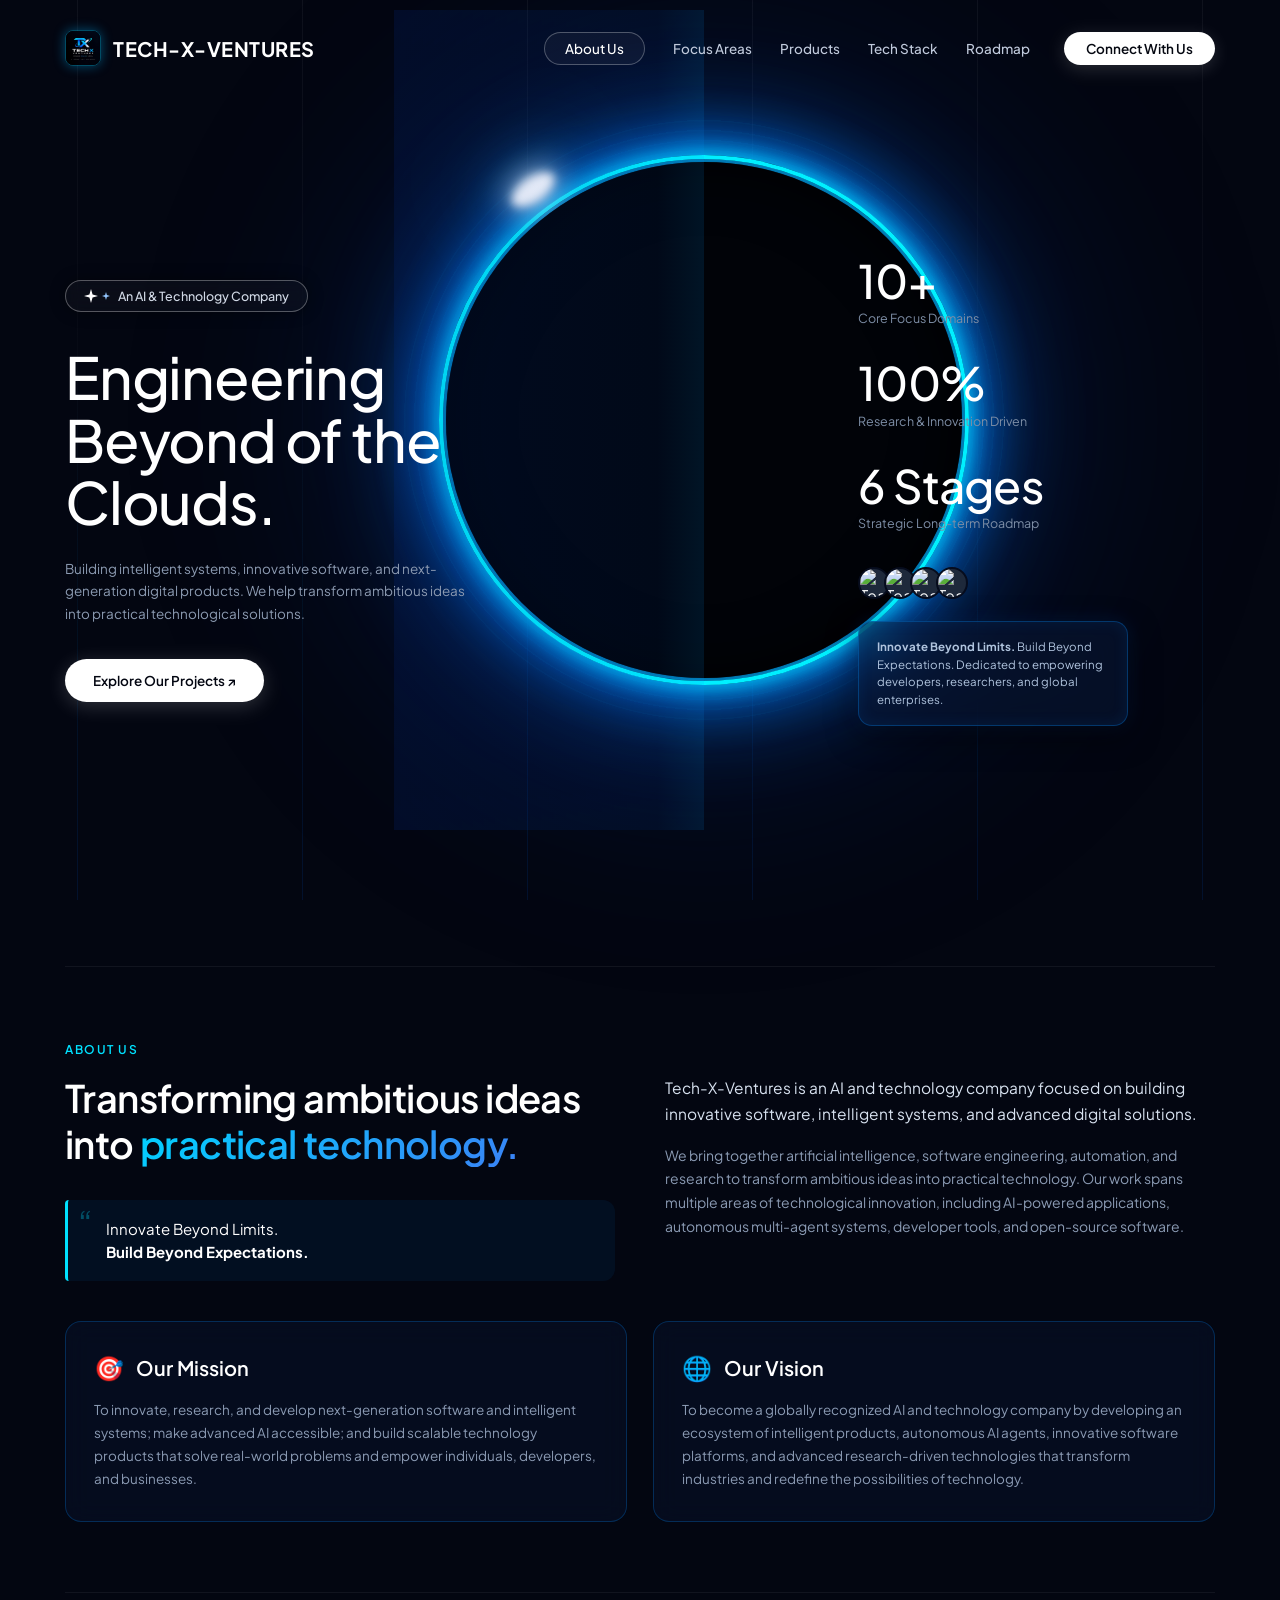
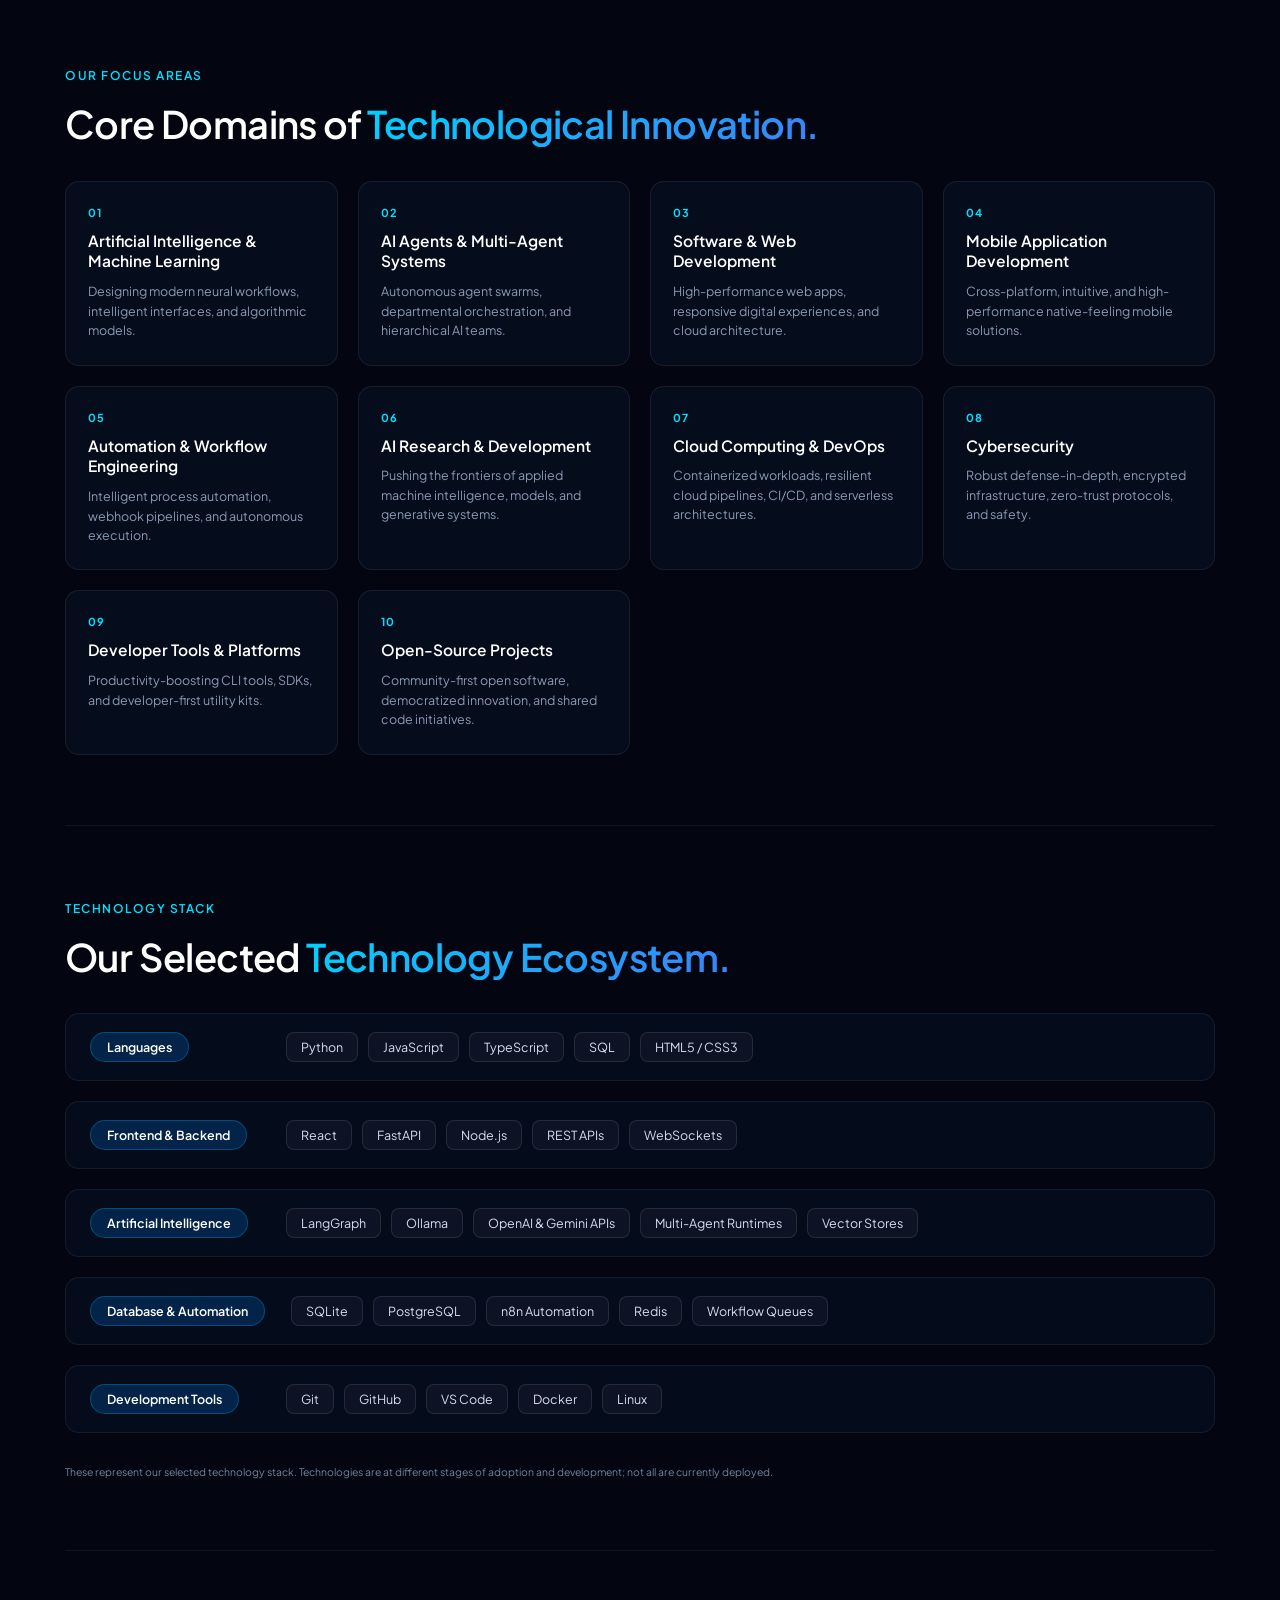
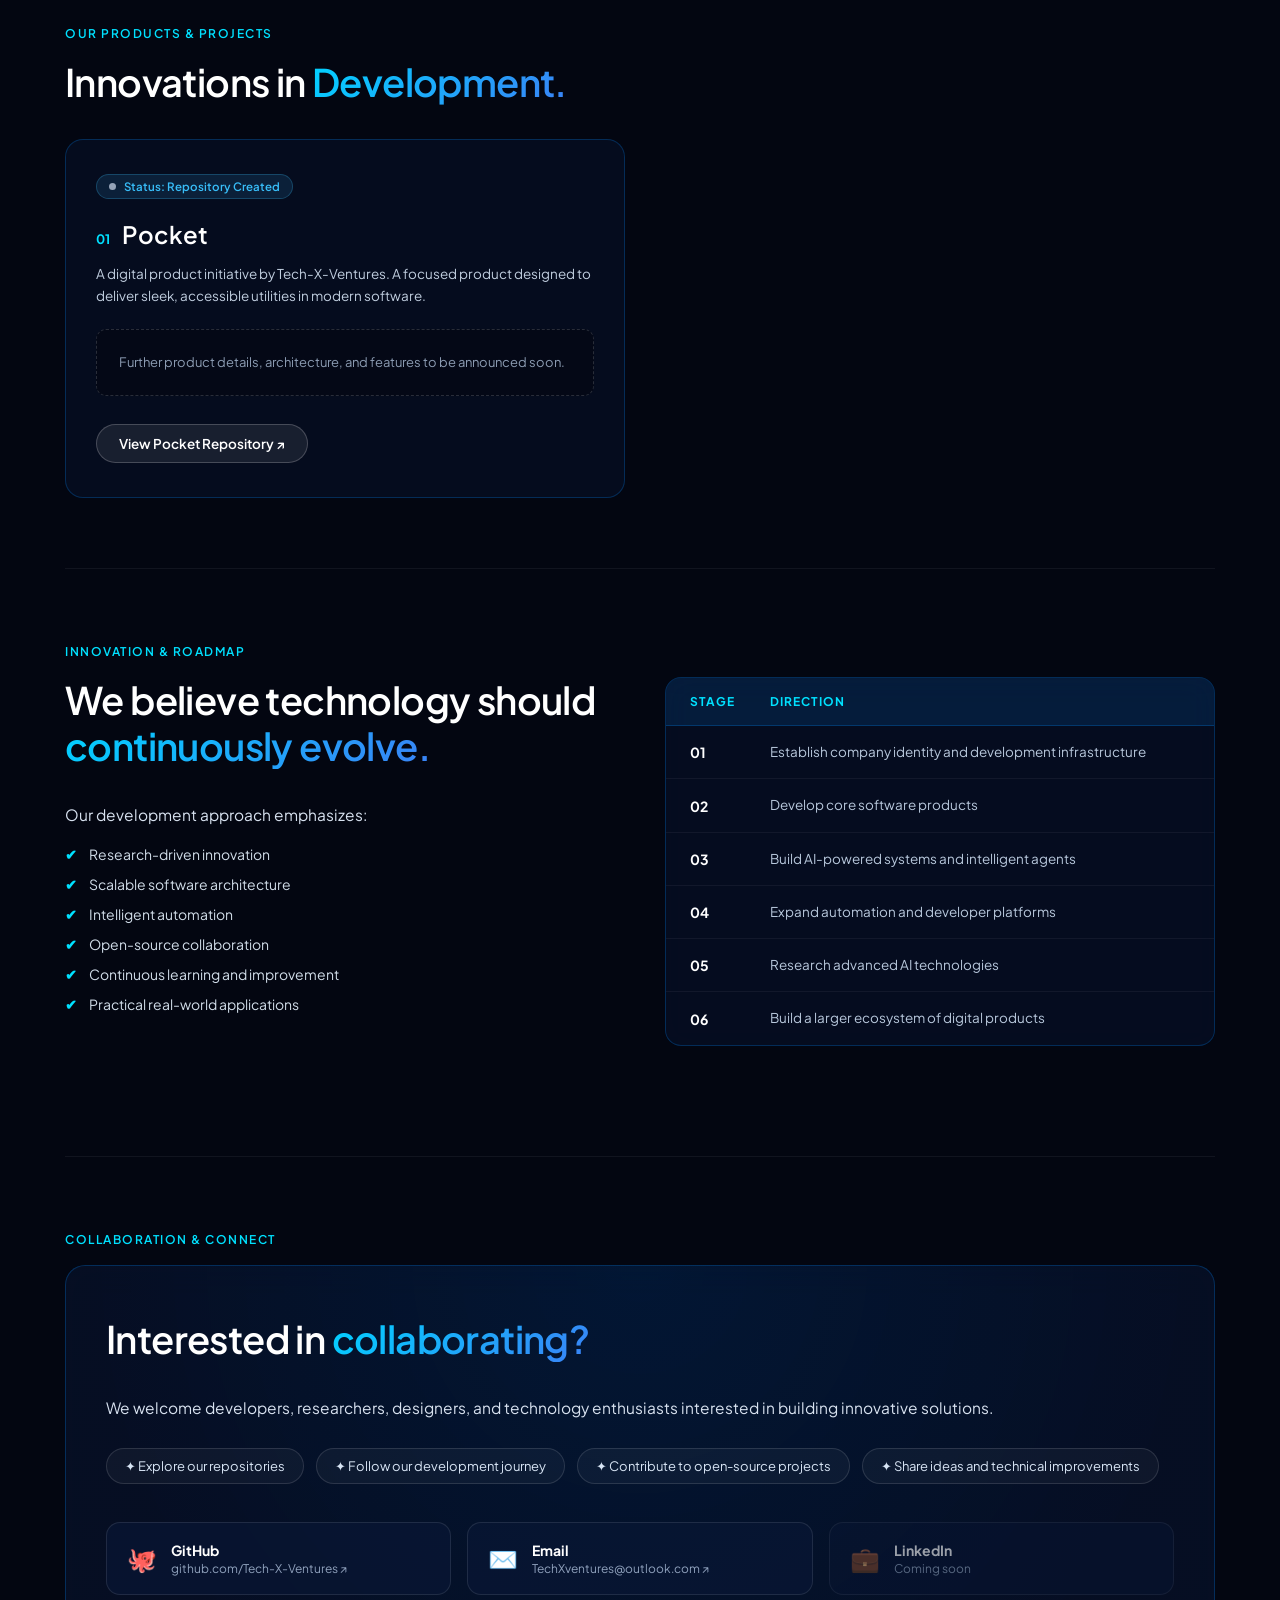
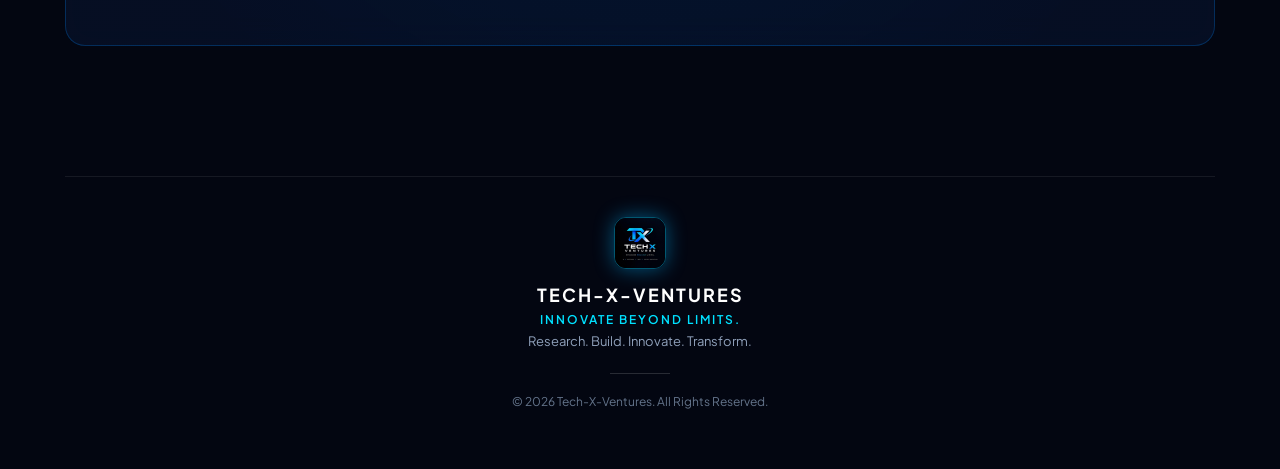
==== commit f1fba326: "Remove 'Website' contact card from index.html Removed 'Website' contact card and adjusted layout." ====
--- a/index.html
+++ b/index.html
@@ -495,15 +495,6 @@
                 <p>TechXventures@outlook.com ↗</p>
               </div>
             </a>
-
-            <div class="contact-card coming-soon">
-              <span class="contact-icon">🌐</span>
-              <div>
-                <strong>Website</strong>
-                <p>Coming soon</p>
-              </div>
-            </div>
-
             <div class="contact-card coming-soon">
               <span class="contact-icon">💼</span>
               <div>
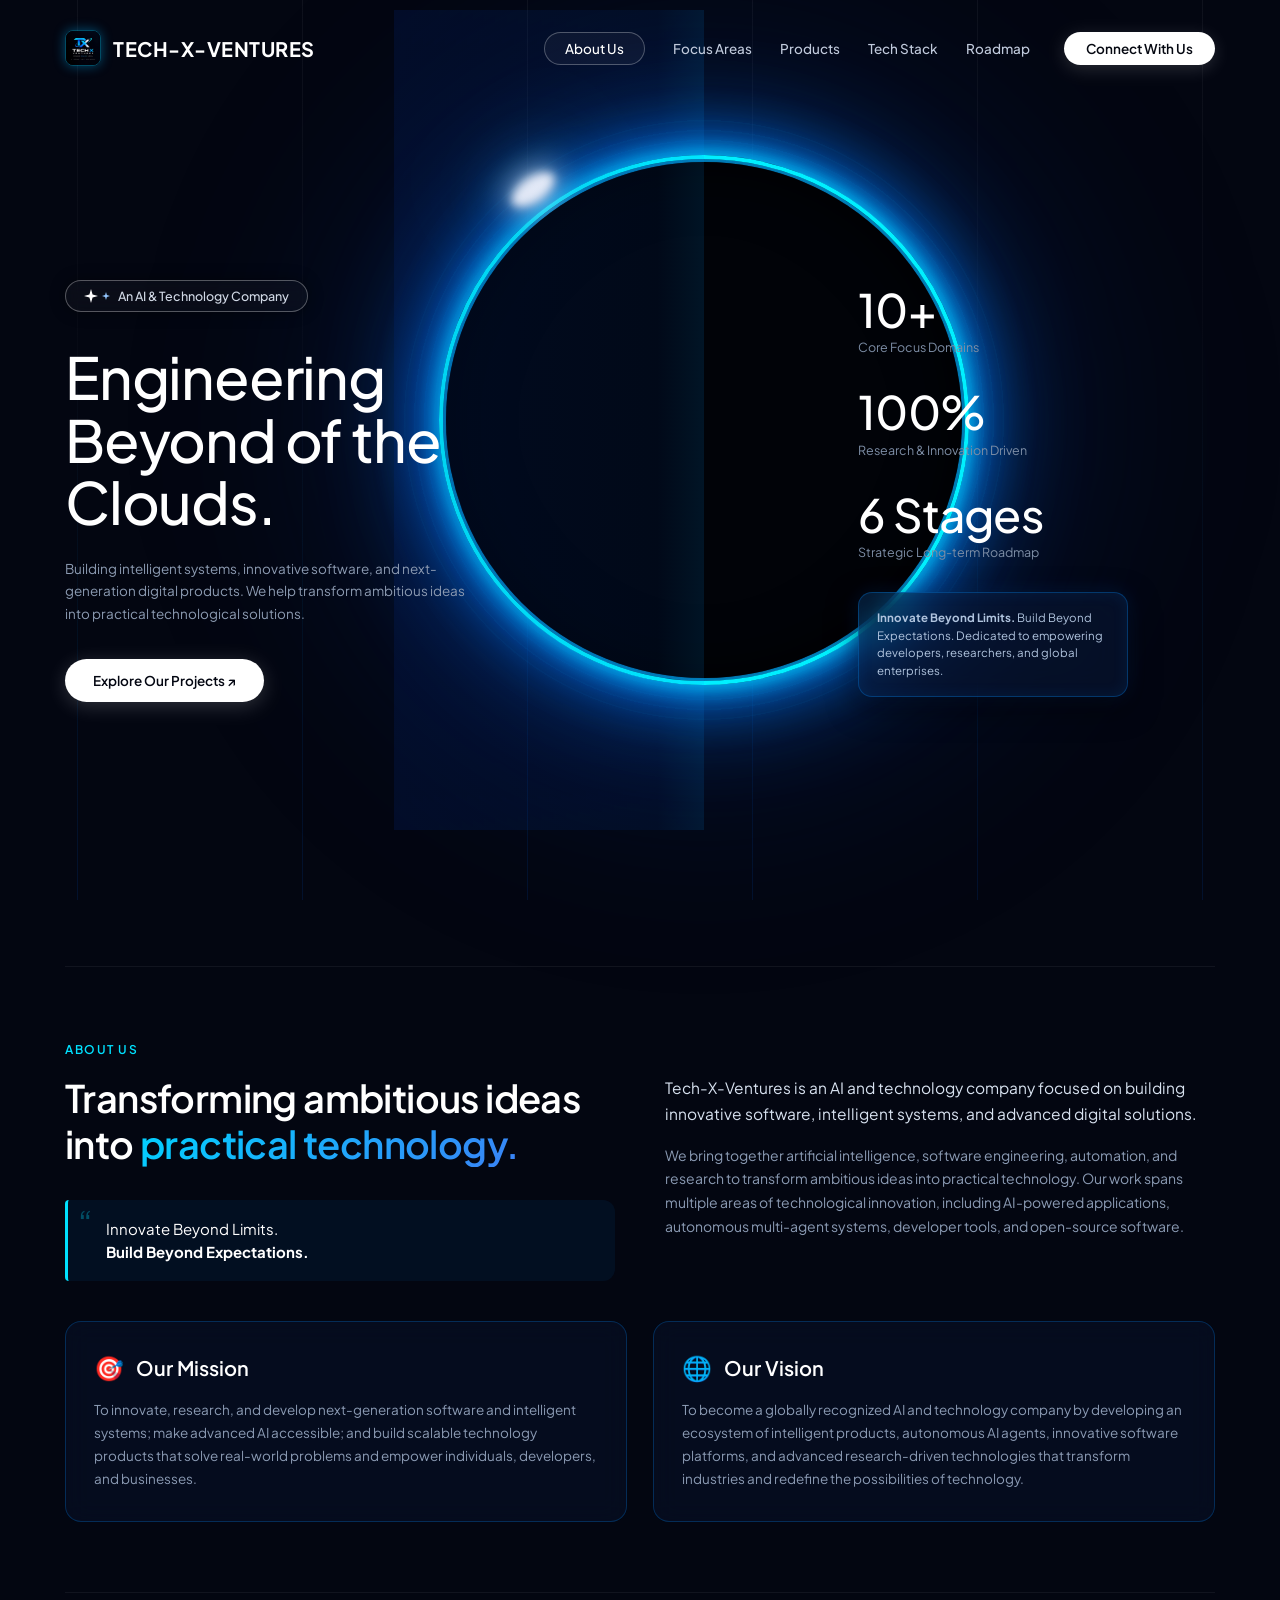
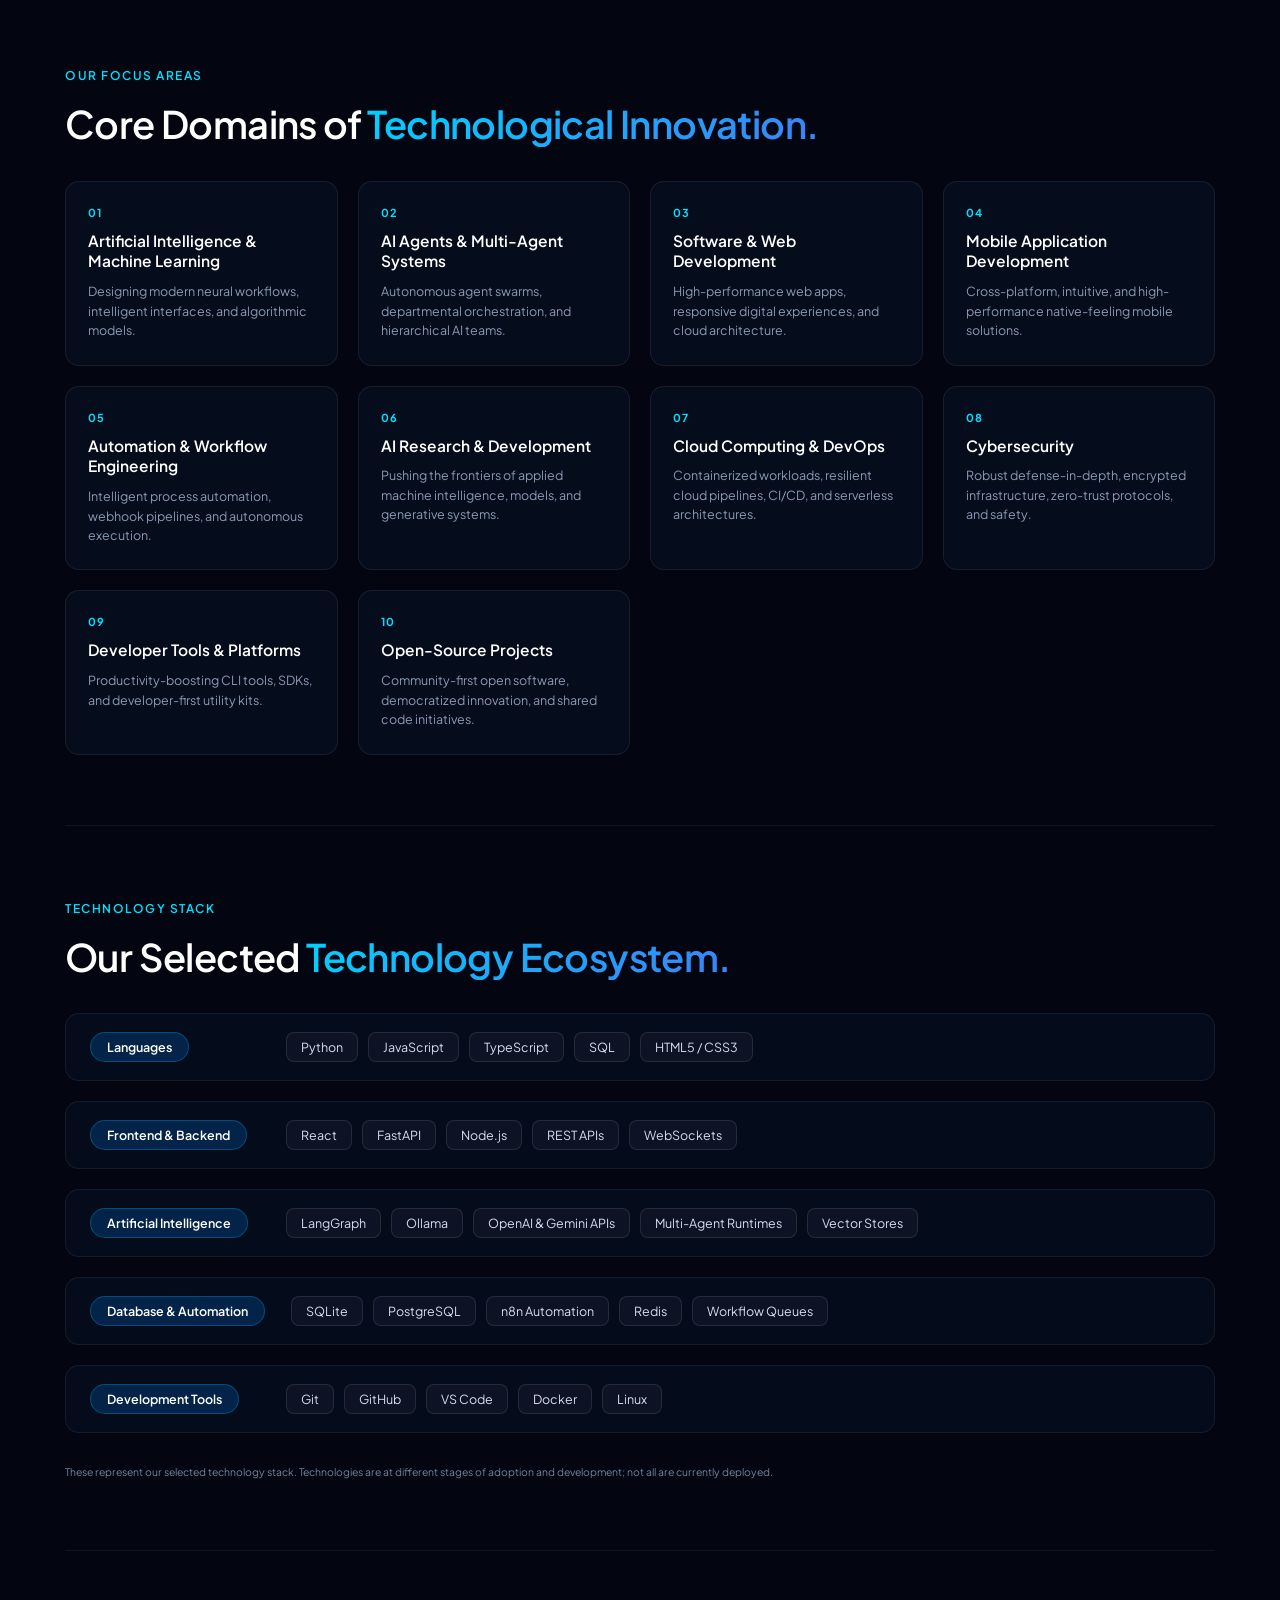
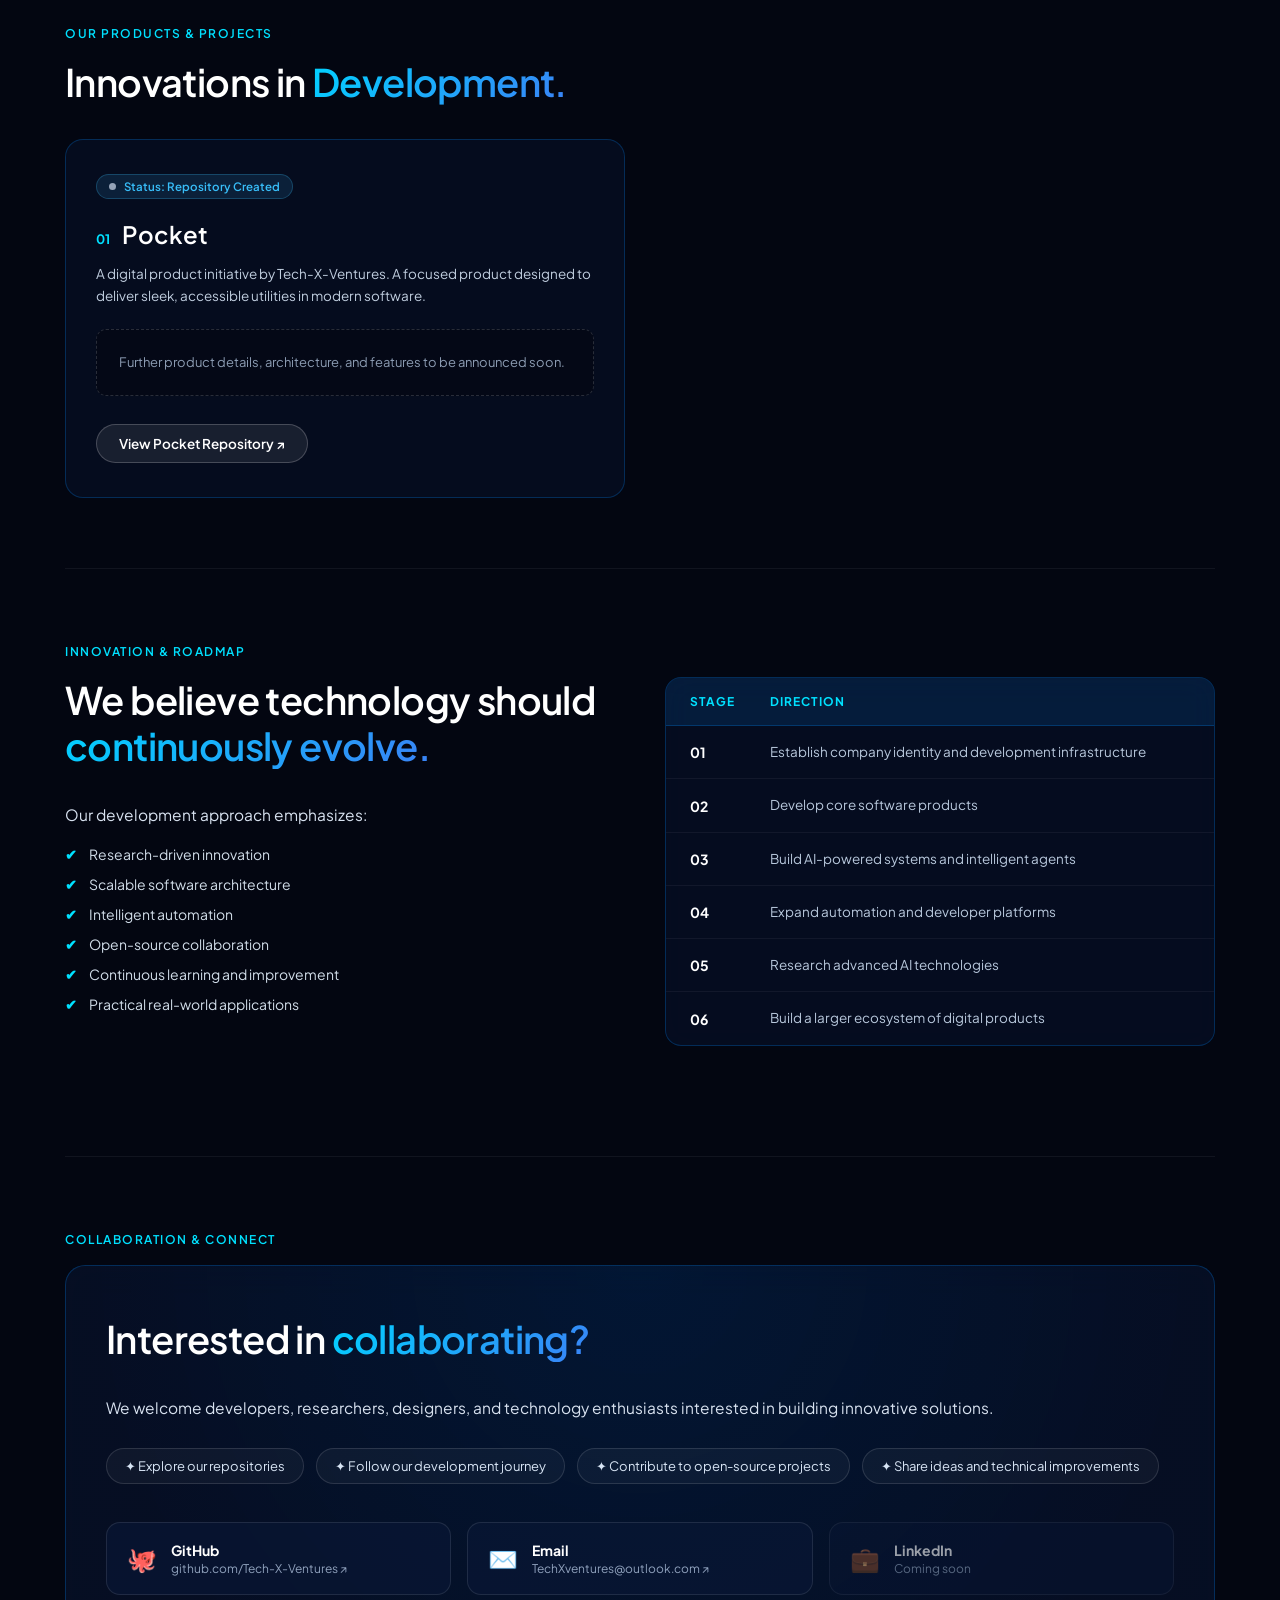
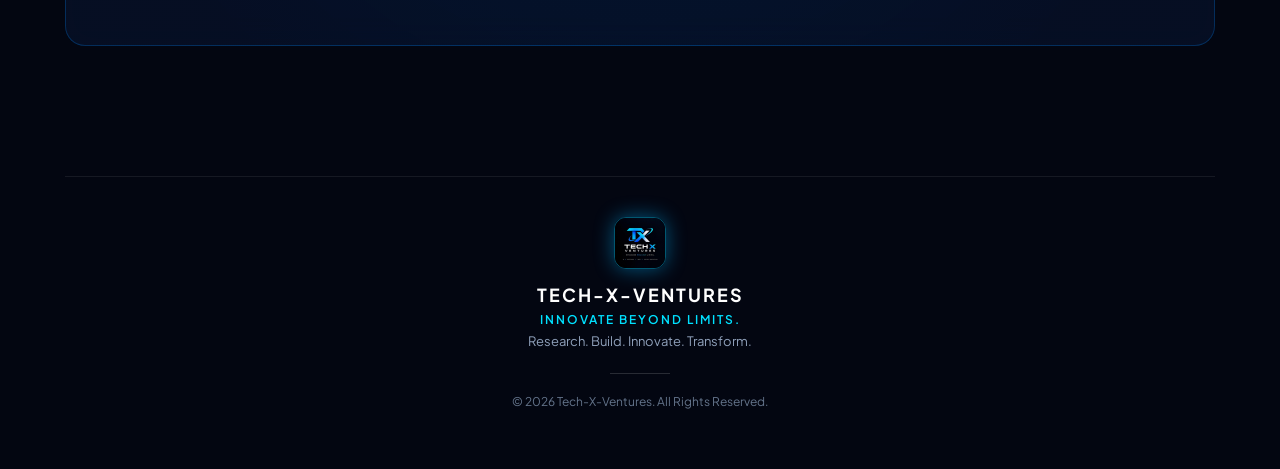
==== commit ce6f7d6b: "Update index.html" ====
--- a/index.html
+++ b/index.html
@@ -114,22 +114,6 @@
           <div class="stat-number" data-target="6" data-suffix=" Stages">6 Stages</div>
           <div class="stat-label">Strategic Long-term Roadmap</div>
         </div>
-
-        <div class="avatars-group">
-          <div class="avatar">
-            <img src="https://images.unsplash.com/photo-1534528741775-53994a69daeb?w=100&auto=format&fit=crop&q=80" alt="Team avatar 1">
-          </div>
-          <div class="avatar">
-            <img src="https://images.unsplash.com/photo-1507003211169-0a1dd7228f2d?w=100&auto=format&fit=crop&q=80" alt="Team avatar 2">
-          </div>
-          <div class="avatar">
-            <img src="https://images.unsplash.com/photo-1494790108377-be9c29b29330?w=100&auto=format&fit=crop&q=80" alt="Team avatar 3">
-          </div>
-          <div class="avatar">
-            <img src="https://images.unsplash.com/photo-1517841905240-472988babdf9?w=100&auto=format&fit=crop&q=80" alt="Team avatar 4">
-          </div>
-        </div>
-
         <div class="glass-info-card">
           <p>
             <strong>Innovate Beyond Limits.</strong> Build Beyond Expectations. Dedicated to empowering developers, researchers, and global enterprises.
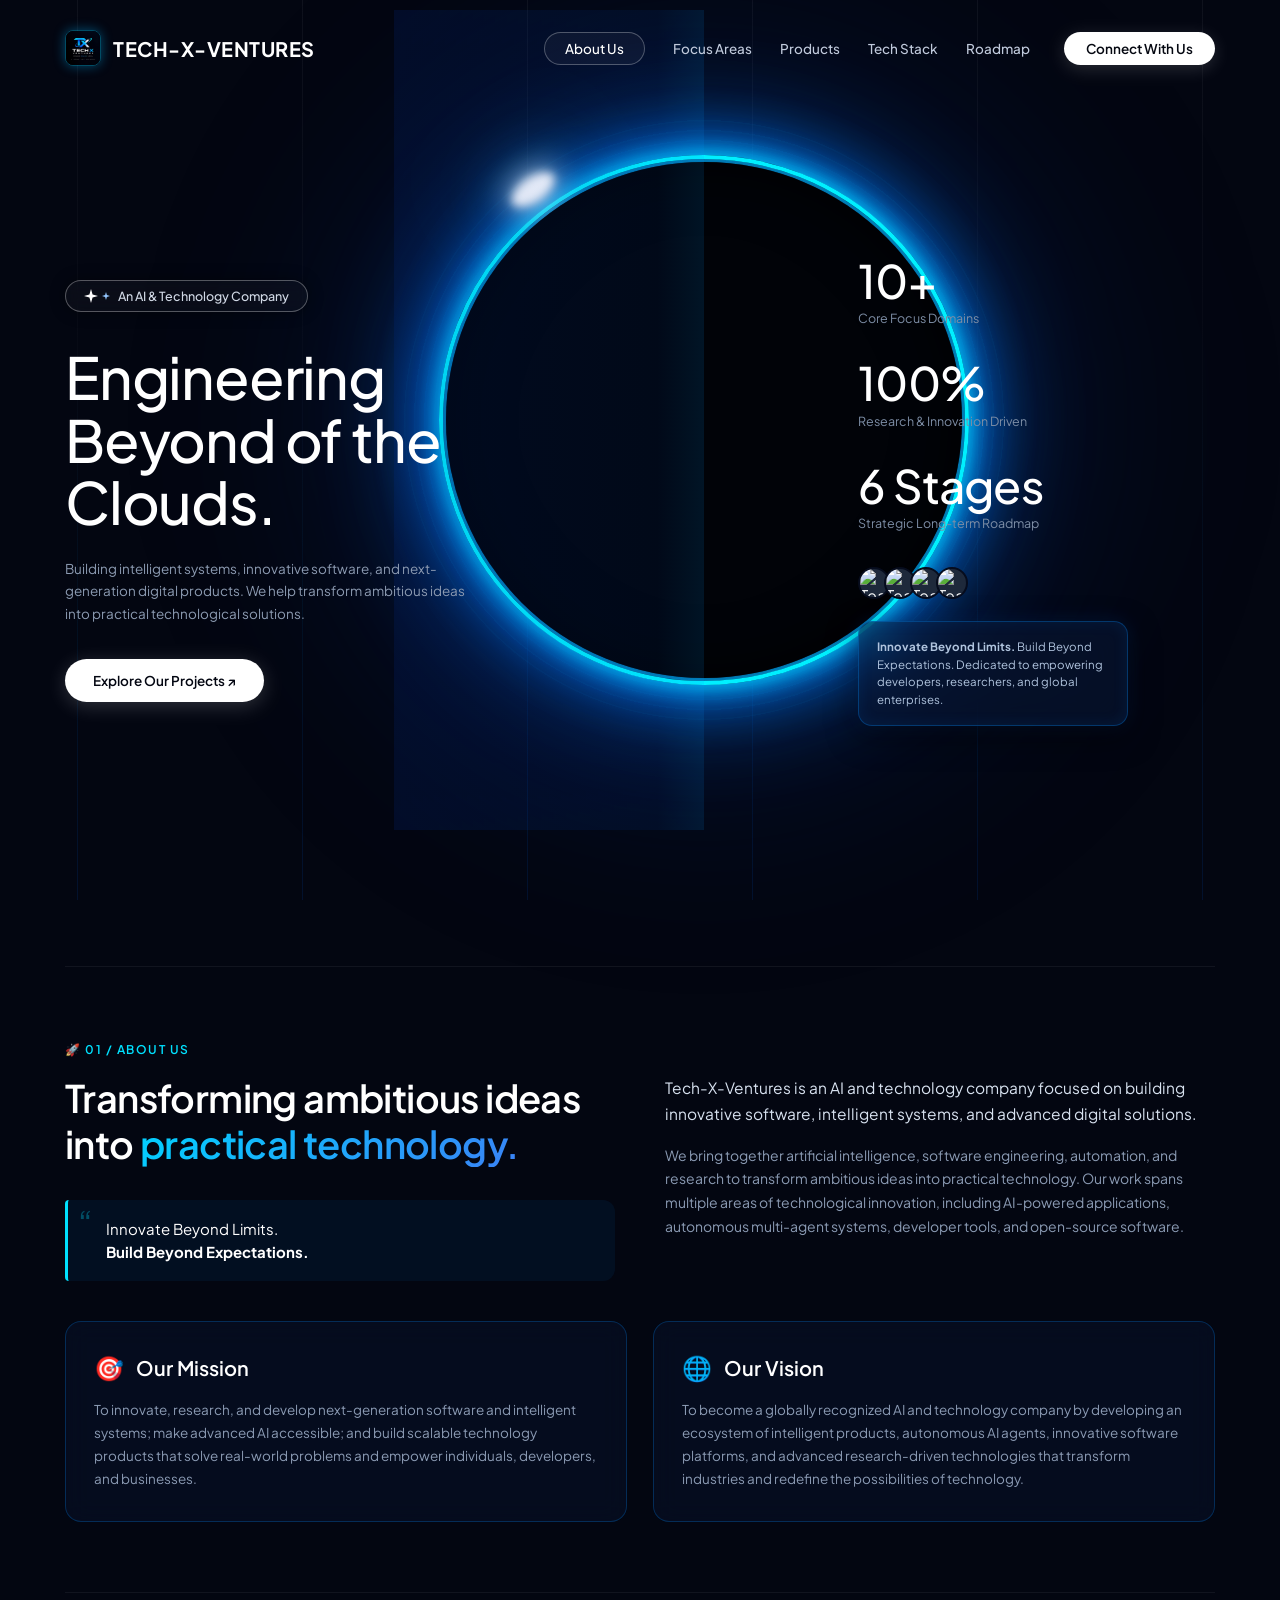
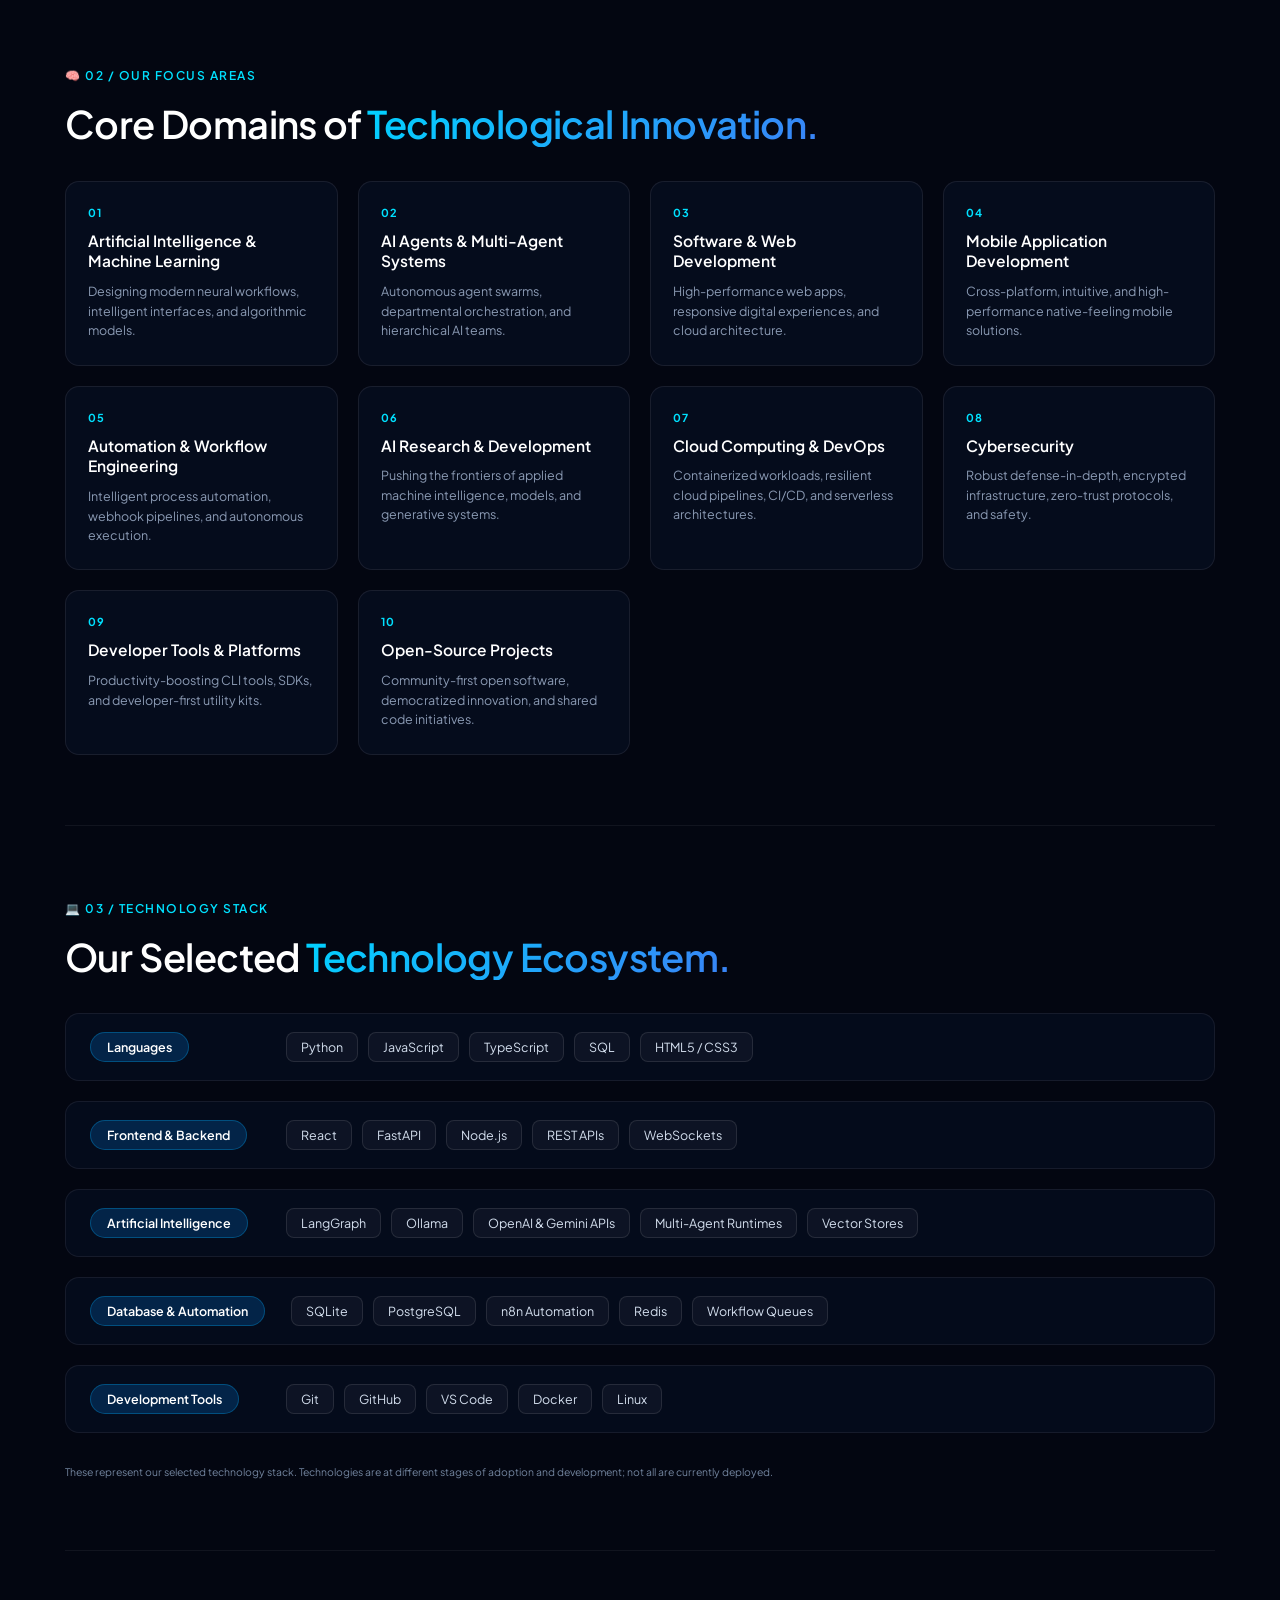
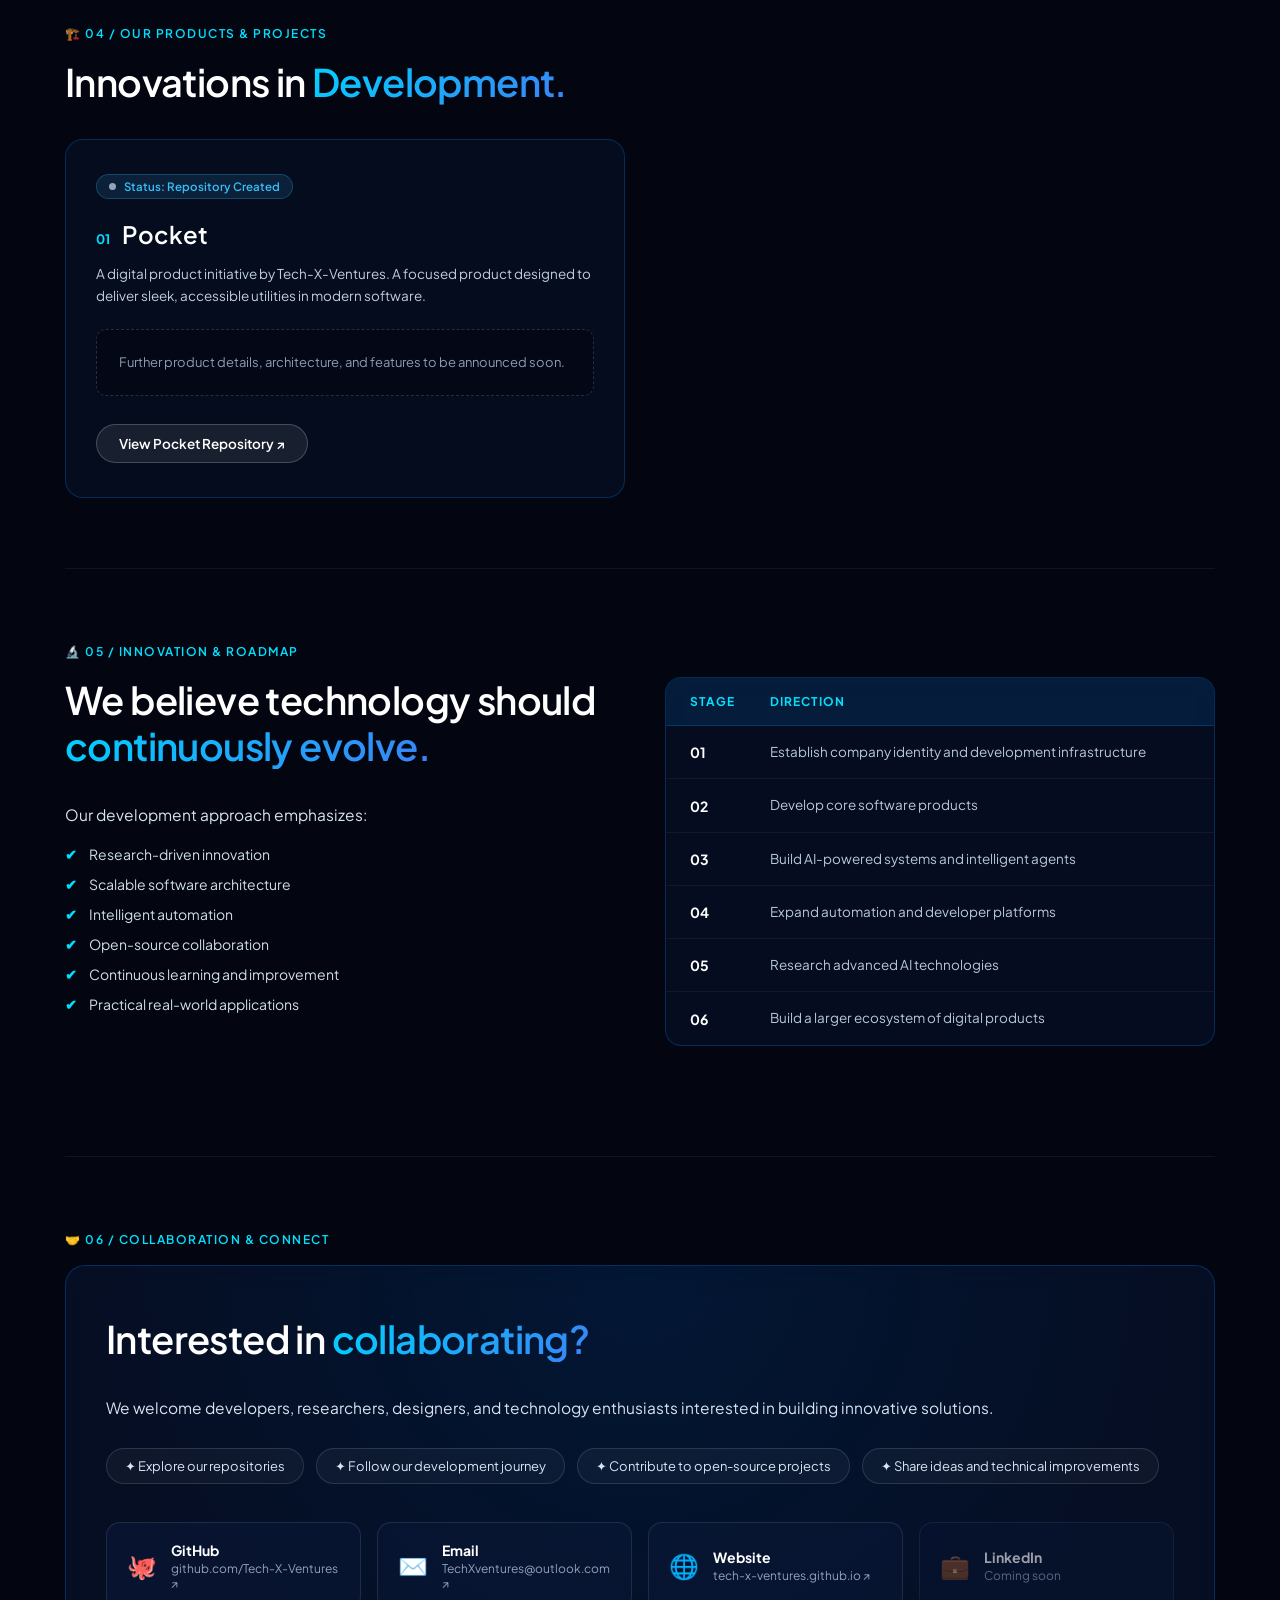
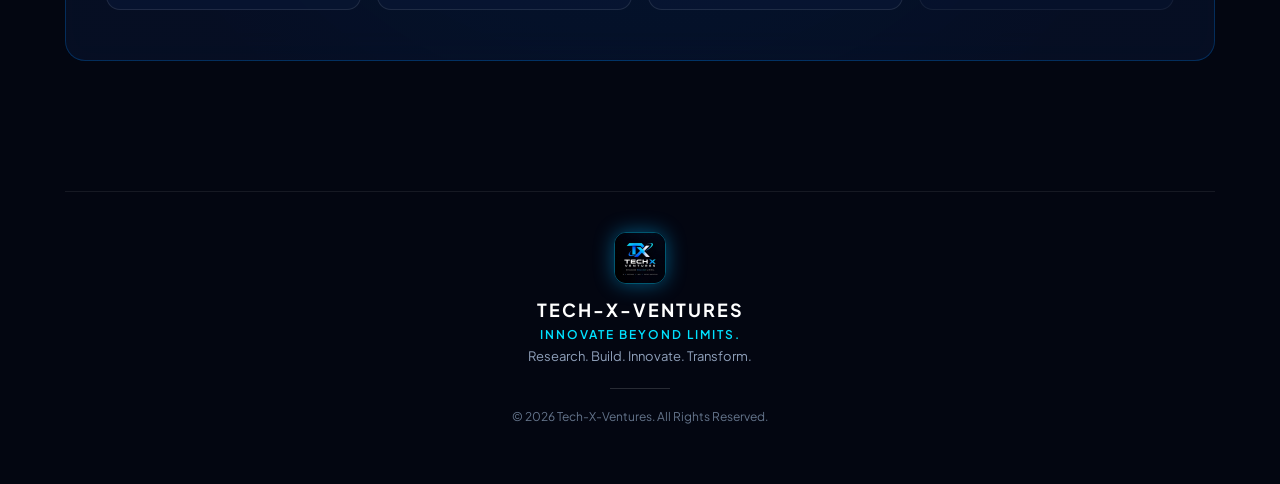
==== commit 35e85899: "Update website with cosmic eclipse redesign, active website links, and TechXventures email" ====
--- a/index.html
+++ b/index.html
@@ -114,6 +114,22 @@
           <div class="stat-number" data-target="6" data-suffix=" Stages">6 Stages</div>
           <div class="stat-label">Strategic Long-term Roadmap</div>
         </div>
+
+        <div class="avatars-group">
+          <div class="avatar">
+            <img src="https://images.unsplash.com/photo-1534528741775-53994a69daeb?w=100&auto=format&fit=crop&q=80" alt="Team avatar 1">
+          </div>
+          <div class="avatar">
+            <img src="https://images.unsplash.com/photo-1507003211169-0a1dd7228f2d?w=100&auto=format&fit=crop&q=80" alt="Team avatar 2">
+          </div>
+          <div class="avatar">
+            <img src="https://images.unsplash.com/photo-1494790108377-be9c29b29330?w=100&auto=format&fit=crop&q=80" alt="Team avatar 3">
+          </div>
+          <div class="avatar">
+            <img src="https://images.unsplash.com/photo-1517841905240-472988babdf9?w=100&auto=format&fit=crop&q=80" alt="Team avatar 4">
+          </div>
+        </div>
+
         <div class="glass-info-card">
           <p>
             <strong>Innovate Beyond Limits.</strong> Build Beyond Expectations. Dedicated to empowering developers, researchers, and global enterprises.
@@ -125,7 +141,7 @@
     <!-- ABOUT US SECTION -->
     <section class="content-section" id="about">
       <div class="section-tag">
-        <span>ABOUT US</span>
+        <span>🚀 01 / ABOUT US</span>
       </div>
 
       <div class="section-split">
@@ -179,7 +195,7 @@
     <!-- FOCUS AREAS SECTION -->
     <section class="content-section" id="focus">
       <div class="section-tag">
-        <span> OUR FOCUS AREAS</span>
+        <span>🧠 02 / OUR FOCUS AREAS</span>
       </div>
 
       <h2 class="section-heading">
@@ -252,7 +268,7 @@
     <!-- TECHNOLOGY STACK SECTION -->
     <section class="content-section" id="tech">
       <div class="section-tag">
-        <span> TECHNOLOGY STACK</span>
+        <span>💻 03 / TECHNOLOGY STACK</span>
       </div>
 
       <h2 class="section-heading">
@@ -339,7 +355,7 @@
     <!-- PRODUCTS & PROJECTS SECTION -->
     <section class="content-section" id="projects">
       <div class="section-tag">
-        <span> OUR PRODUCTS & PROJECTS</span>
+        <span>🏗️ 04 / OUR PRODUCTS & PROJECTS</span>
       </div>
 
       <h2 class="section-heading">
@@ -381,7 +397,7 @@
     <!-- INNOVATION & ROADMAP SECTION -->
     <section class="content-section" id="roadmap">
       <div class="section-tag">
-        <span> INNOVATION & ROADMAP</span>
+        <span>🔬 05 / INNOVATION & ROADMAP</span>
       </div>
 
       <div class="section-split">
@@ -444,7 +460,7 @@
     <!-- COLLABORATION & CONTACT SECTION -->
     <section class="content-section" id="contact">
       <div class="section-tag">
-        <span> COLLABORATION & CONNECT</span>
+        <span>🤝 06 / COLLABORATION & CONNECT</span>
       </div>
 
       <div class="collab-hero">
@@ -479,6 +495,15 @@
                 <p>TechXventures@outlook.com ↗</p>
               </div>
             </a>
+
+            <a href="https://tech-x-ventures.github.io/Tech-X-Ventures/" target="_blank" rel="noopener noreferrer" class="contact-card">
+              <span class="contact-icon">🌐</span>
+              <div>
+                <strong>Website</strong>
+                <p>tech-x-ventures.github.io ↗</p>
+              </div>
+            </a>
+
             <div class="contact-card coming-soon">
               <span class="contact-icon">💼</span>
               <div>
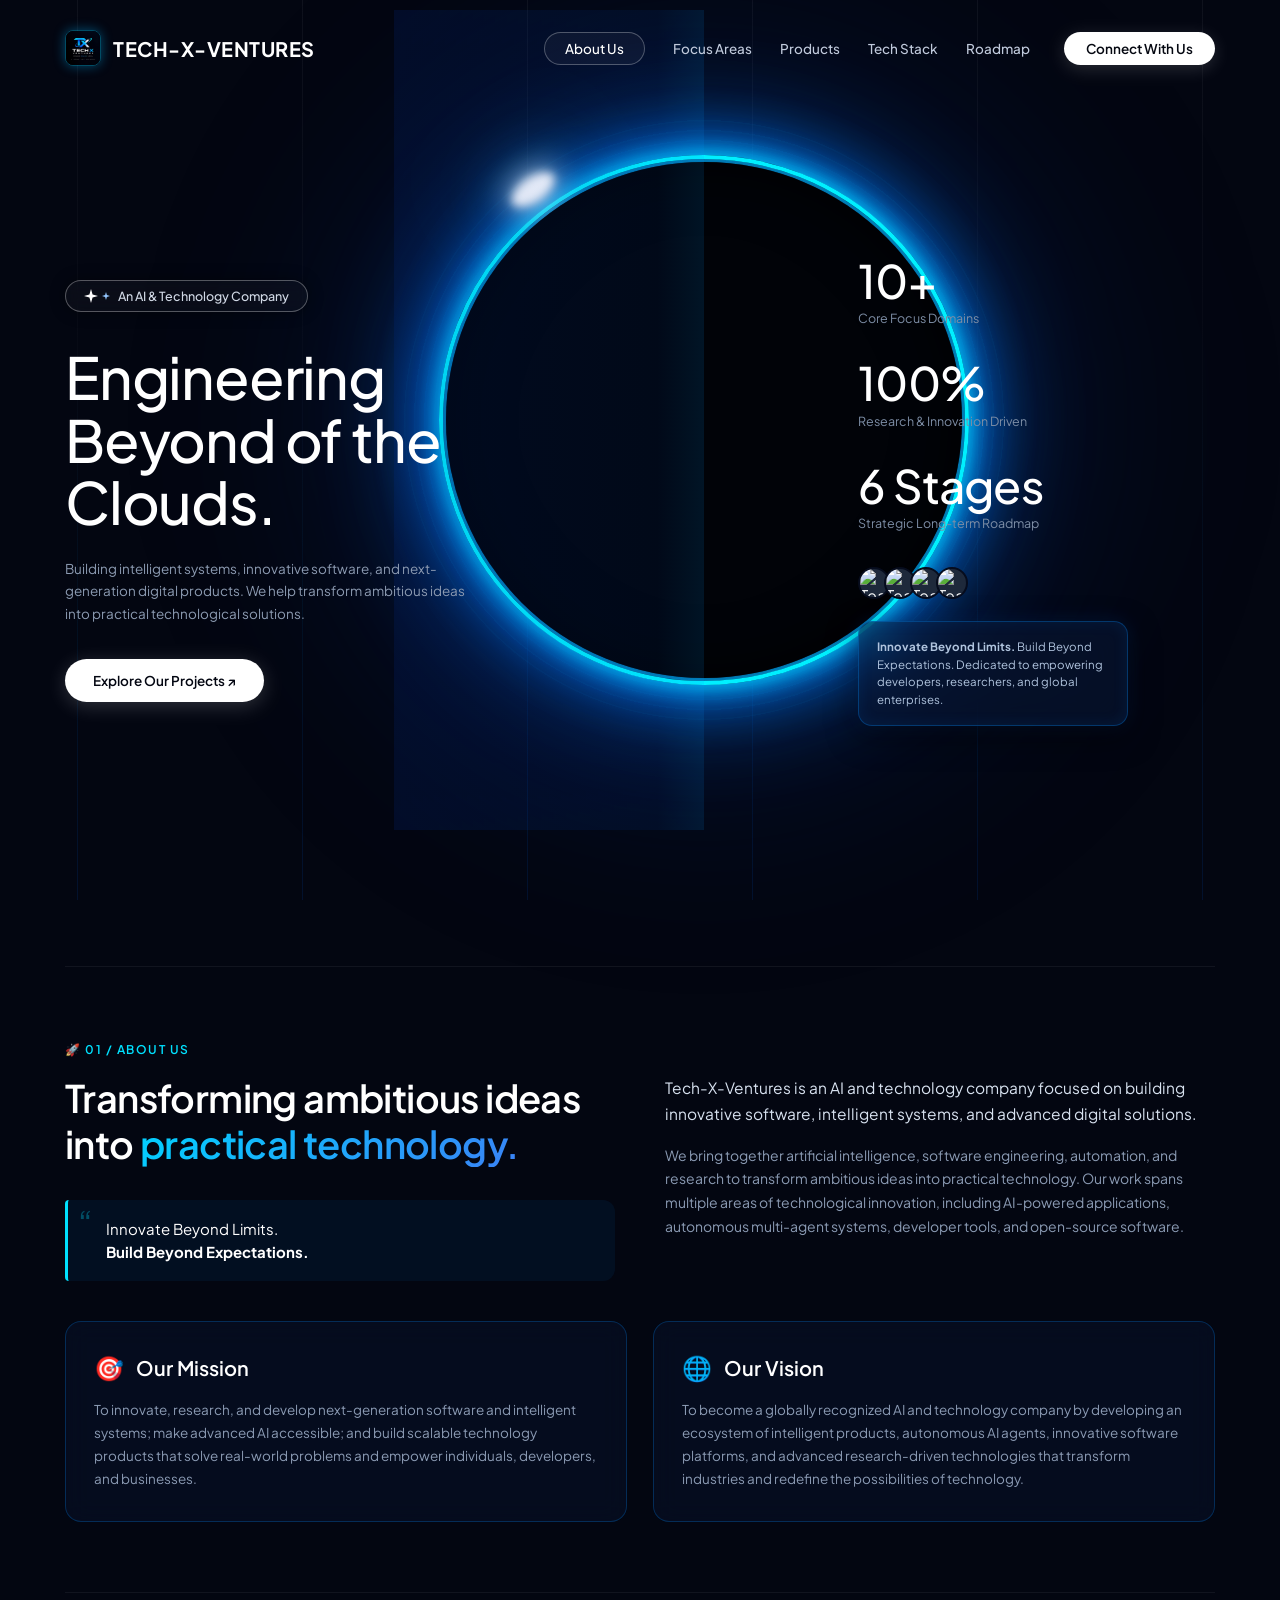
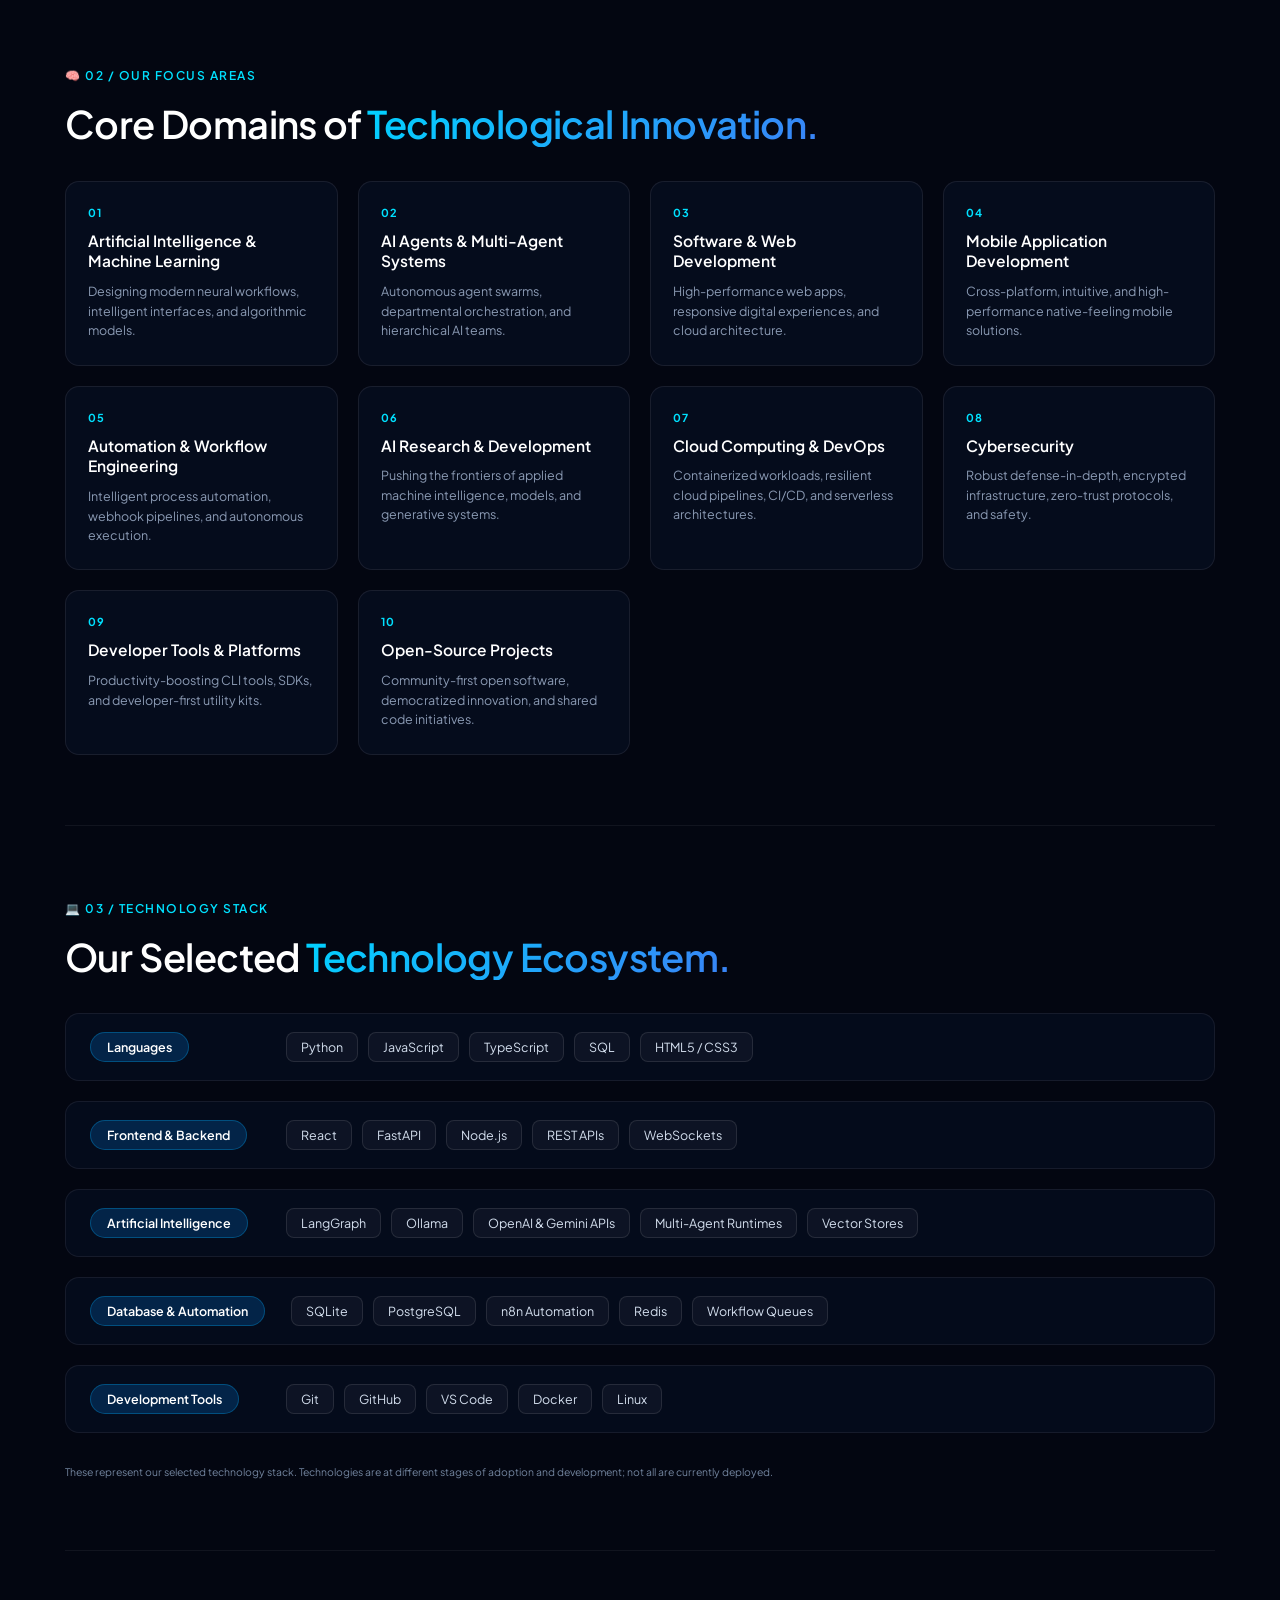
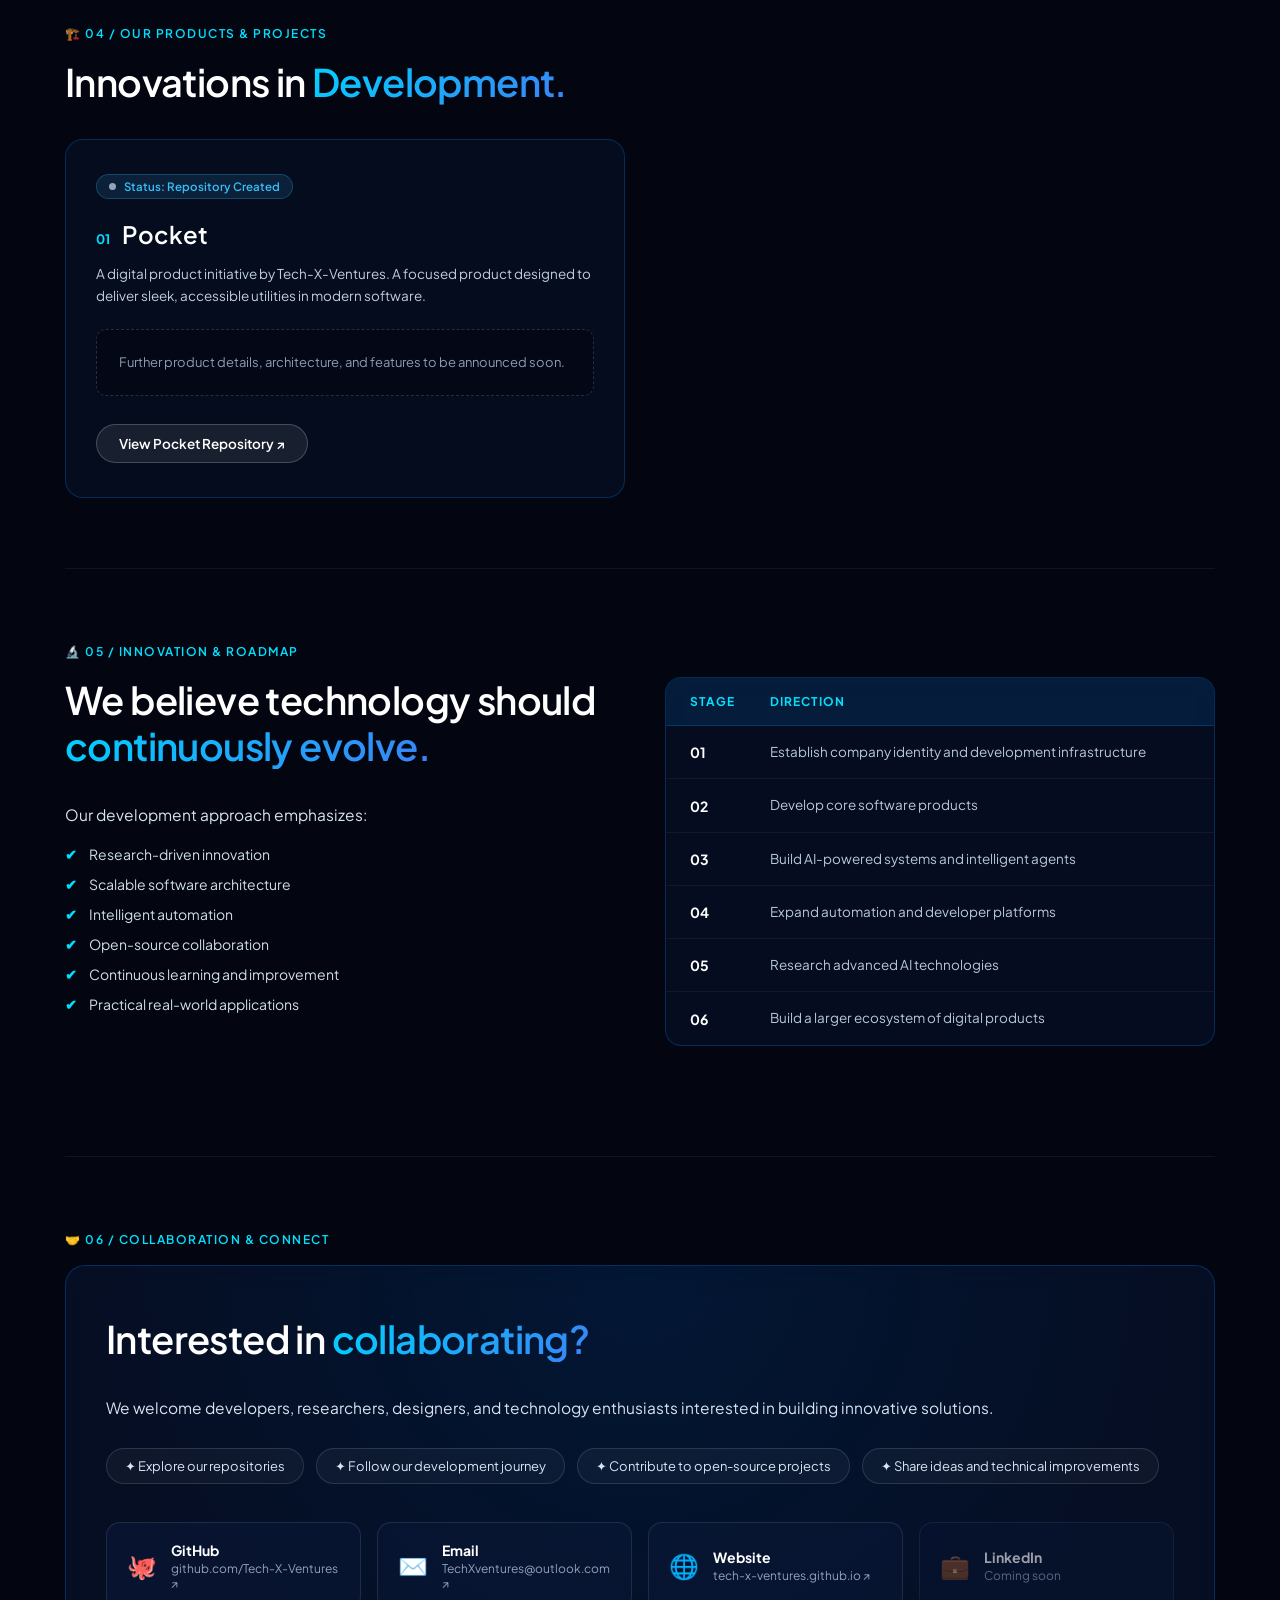
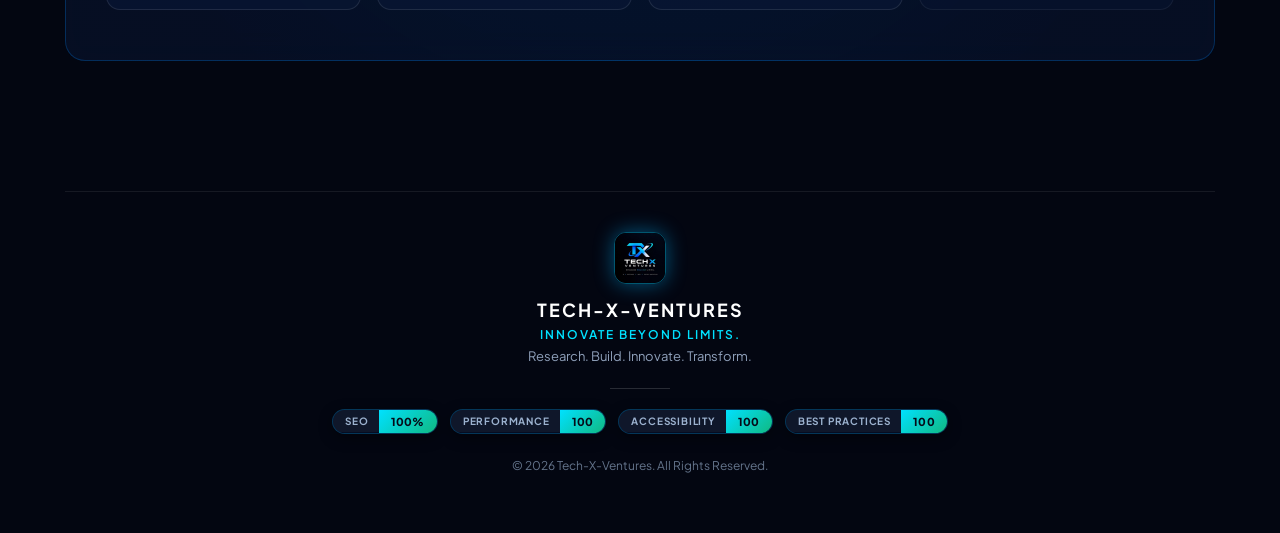
==== commit 4648956b: "Configure full index/follow tags, unique meta descriptions, and Lighthouse score badges" ====
--- a/index.html
+++ b/index.html
@@ -4,9 +4,30 @@
   <meta charset="UTF-8">
   <meta name="viewport" content="width=device-width, initial-scale=1.0">
   <meta name="theme-color" content="#030611">
-  <meta name="description" content="Tech-X-Ventures | Innovate Beyond Limits. An AI & Technology Company building intelligent systems, innovative software, and next-generation digital products.">
+  <meta name="robots" content="index, follow">
+  <meta name="googlebot" content="index, follow, max-snippet:-1, max-image-preview:large, max-video-preview:-1">
+  <meta name="description" content="Tech-X-Ventures is a forward-thinking AI & technology company engineering intelligent systems, innovative software, and next-generation digital products.">
+  <meta name="keywords" content="Tech-X-Ventures, AI company, artificial intelligence, multi-agent systems, software engineering, intelligent systems, digital products">
+  <link rel="canonical" href="https://tech-x-ventures.github.io/Tech-X-Ventures/">
+
+  <!-- Open Graph / Meta -->
+  <meta property="og:type" content="website">
+  <meta property="og:url" content="https://tech-x-ventures.github.io/Tech-X-Ventures/">
+  <meta property="og:title" content="Tech-X-Ventures | Innovate Beyond Limits">
+  <meta property="og:description" content="An AI & Technology Company building intelligent systems, innovative software, and next-generation digital products.">
+  <meta property="og:image" content="https://tech-x-ventures.github.io/Tech-X-Ventures/assets/logo.jpg">
 
   <title>Tech-X-Ventures | Innovate Beyond Limits</title>
+
+  <!-- Google tag (gtag.js) - Google Analytics -->
+  <script async src="https://www.googletagmanager.com/gtag/js?id=G-HGPX97VBDN"></script>
+  <script>
+    window.dataLayer = window.dataLayer || [];
+    function gtag(){dataLayer.push(arguments);}
+    gtag('js', new Date());
+
+    gtag('config', 'G-HGPX97VBDN');
+  </script>
 
   <!-- Google Fonts -->
   <link rel="preconnect" href="https://fonts.googleapis.com">
@@ -524,6 +545,27 @@
         <p class="footer-motto">INNOVATE BEYOND LIMITS.</p>
         <p class="footer-submotto">Research. Build. Innovate. Transform.</p>
         <div class="footer-divider"></div>
+
+        <!-- Performance & SEO Badges -->
+        <div class="score-badges" aria-label="Website score badges">
+          <a href="https://pagespeed.web.dev/analysis?url=https%3A%2F%2Ftech-x-ventures.github.io%2FTech-X-Ventures%2F" target="_blank" rel="noopener noreferrer" class="badge-item">
+            <span class="badge-label">SEO</span>
+            <span class="badge-value">100%</span>
+          </a>
+          <a href="https://pagespeed.web.dev/analysis?url=https%3A%2F%2Ftech-x-ventures.github.io%2FTech-X-Ventures%2F" target="_blank" rel="noopener noreferrer" class="badge-item">
+            <span class="badge-label">PERFORMANCE</span>
+            <span class="badge-value">100</span>
+          </a>
+          <a href="https://pagespeed.web.dev/analysis?url=https%3A%2F%2Ftech-x-ventures.github.io%2FTech-X-Ventures%2F" target="_blank" rel="noopener noreferrer" class="badge-item">
+            <span class="badge-label">ACCESSIBILITY</span>
+            <span class="badge-value">100</span>
+          </a>
+          <a href="https://pagespeed.web.dev/analysis?url=https%3A%2F%2Ftech-x-ventures.github.io%2FTech-X-Ventures%2F" target="_blank" rel="noopener noreferrer" class="badge-item">
+            <span class="badge-label">BEST PRACTICES</span>
+            <span class="badge-value">100</span>
+          </a>
+        </div>
+
         <p class="copyright">
           © <span id="year">2026</span> Tech-X-Ventures. All Rights Reserved.
         </p>
--- a/style.css
+++ b/style.css
@@ -1041,6 +1041,52 @@
   margin-bottom: 20px;
 }
 
+/* ---------------- SCORE BADGES ---------------- */
+.score-badges {
+  display: flex;
+  flex-wrap: wrap;
+  justify-content: center;
+  align-items: center;
+  gap: 12px;
+  margin-bottom: 24px;
+}
+
+.badge-item {
+  display: inline-flex;
+  align-items: center;
+  background: rgba(8, 18, 42, 0.7);
+  border: 1px solid rgba(0, 180, 255, 0.25);
+  border-radius: 9999px;
+  overflow: hidden;
+  text-decoration: none;
+  transition: all 0.25s ease;
+  box-shadow: 0 4px 14px rgba(0, 0, 0, 0.4);
+}
+
+.badge-item:hover {
+  border-color: var(--neon-cyan);
+  transform: translateY(-2px);
+  box-shadow: 0 6px 18px rgba(0, 150, 255, 0.25);
+}
+
+.badge-label {
+  font-size: 10px;
+  font-weight: 700;
+  letter-spacing: 0.8px;
+  color: #9cb2cf;
+  padding: 5px 10px 5px 12px;
+  background: rgba(255, 255, 255, 0.04);
+}
+
+.badge-value {
+  font-size: 11px;
+  font-weight: 800;
+  color: #050b18;
+  background: linear-gradient(135deg, #00e1ff 0%, #10b981 100%);
+  padding: 5px 12px;
+  letter-spacing: 0.3px;
+}
+
 .copyright {
   font-size: 12px;
   color: #64748b;
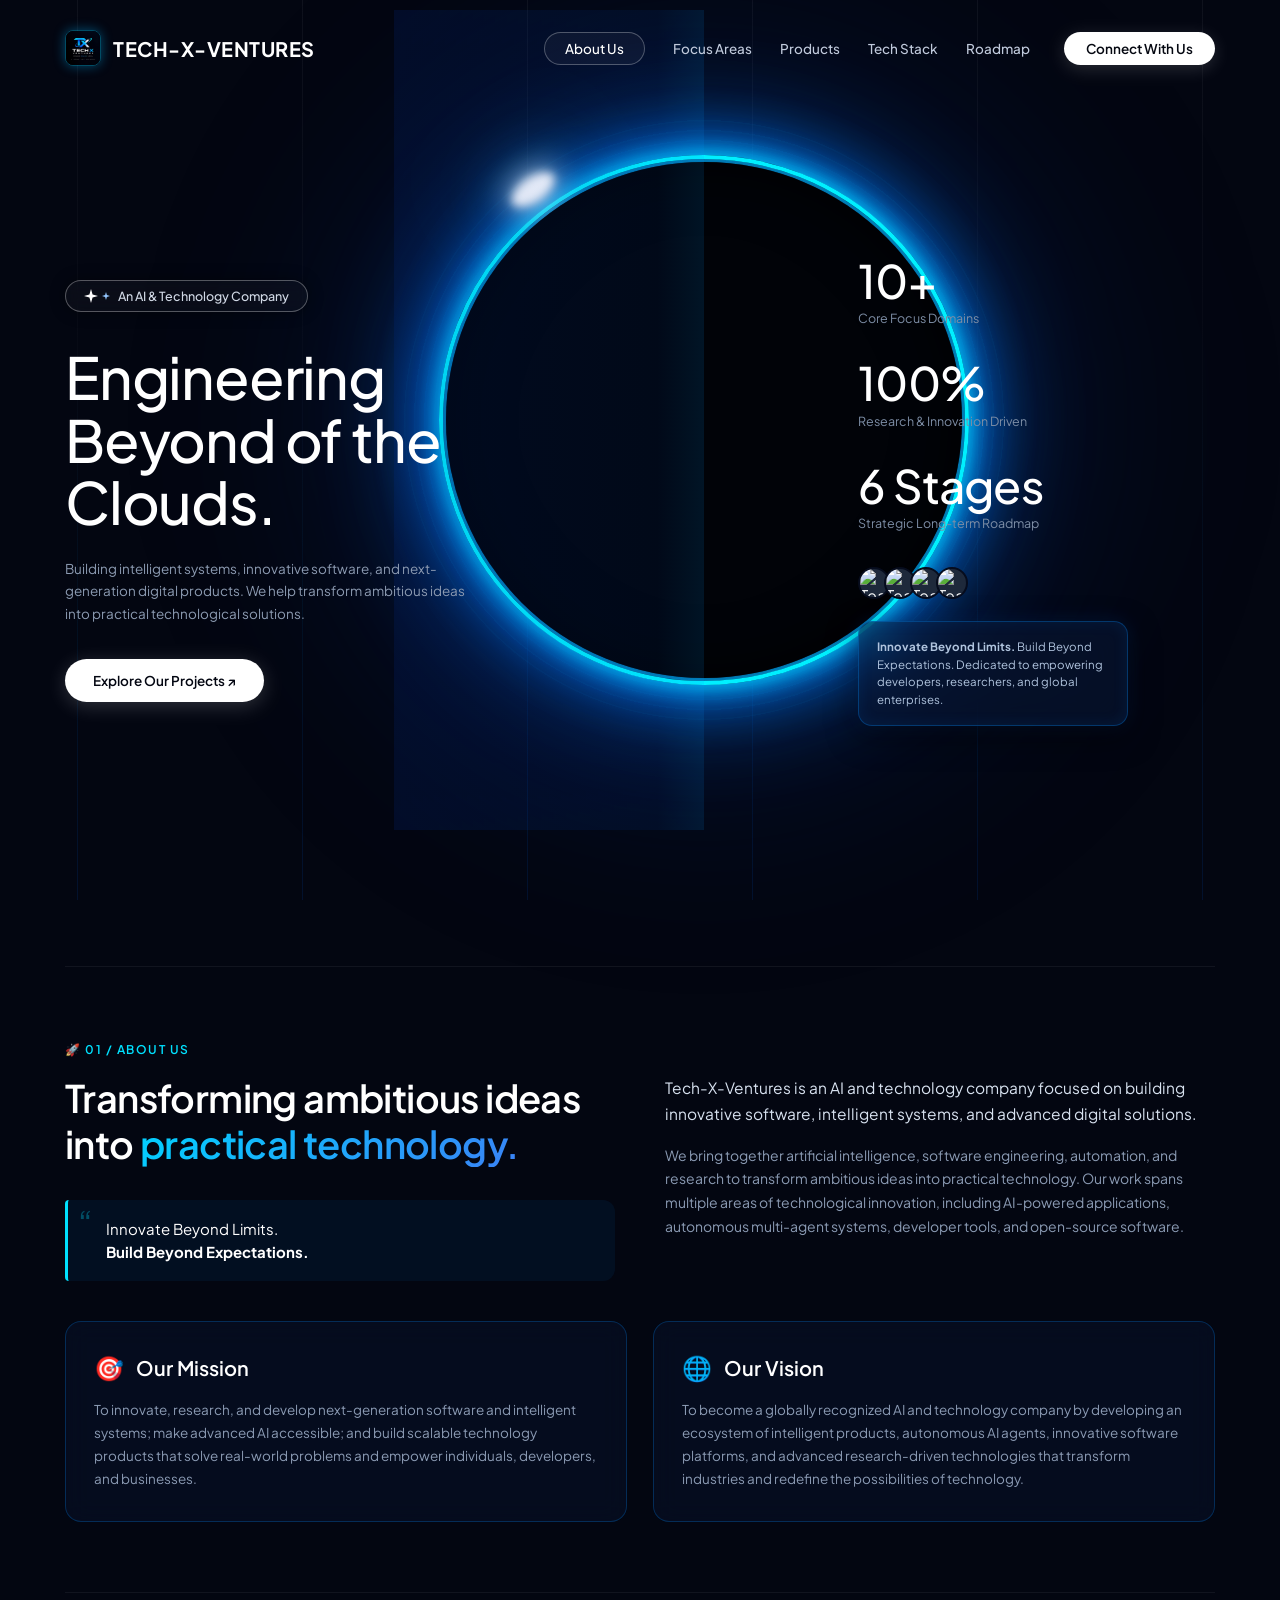
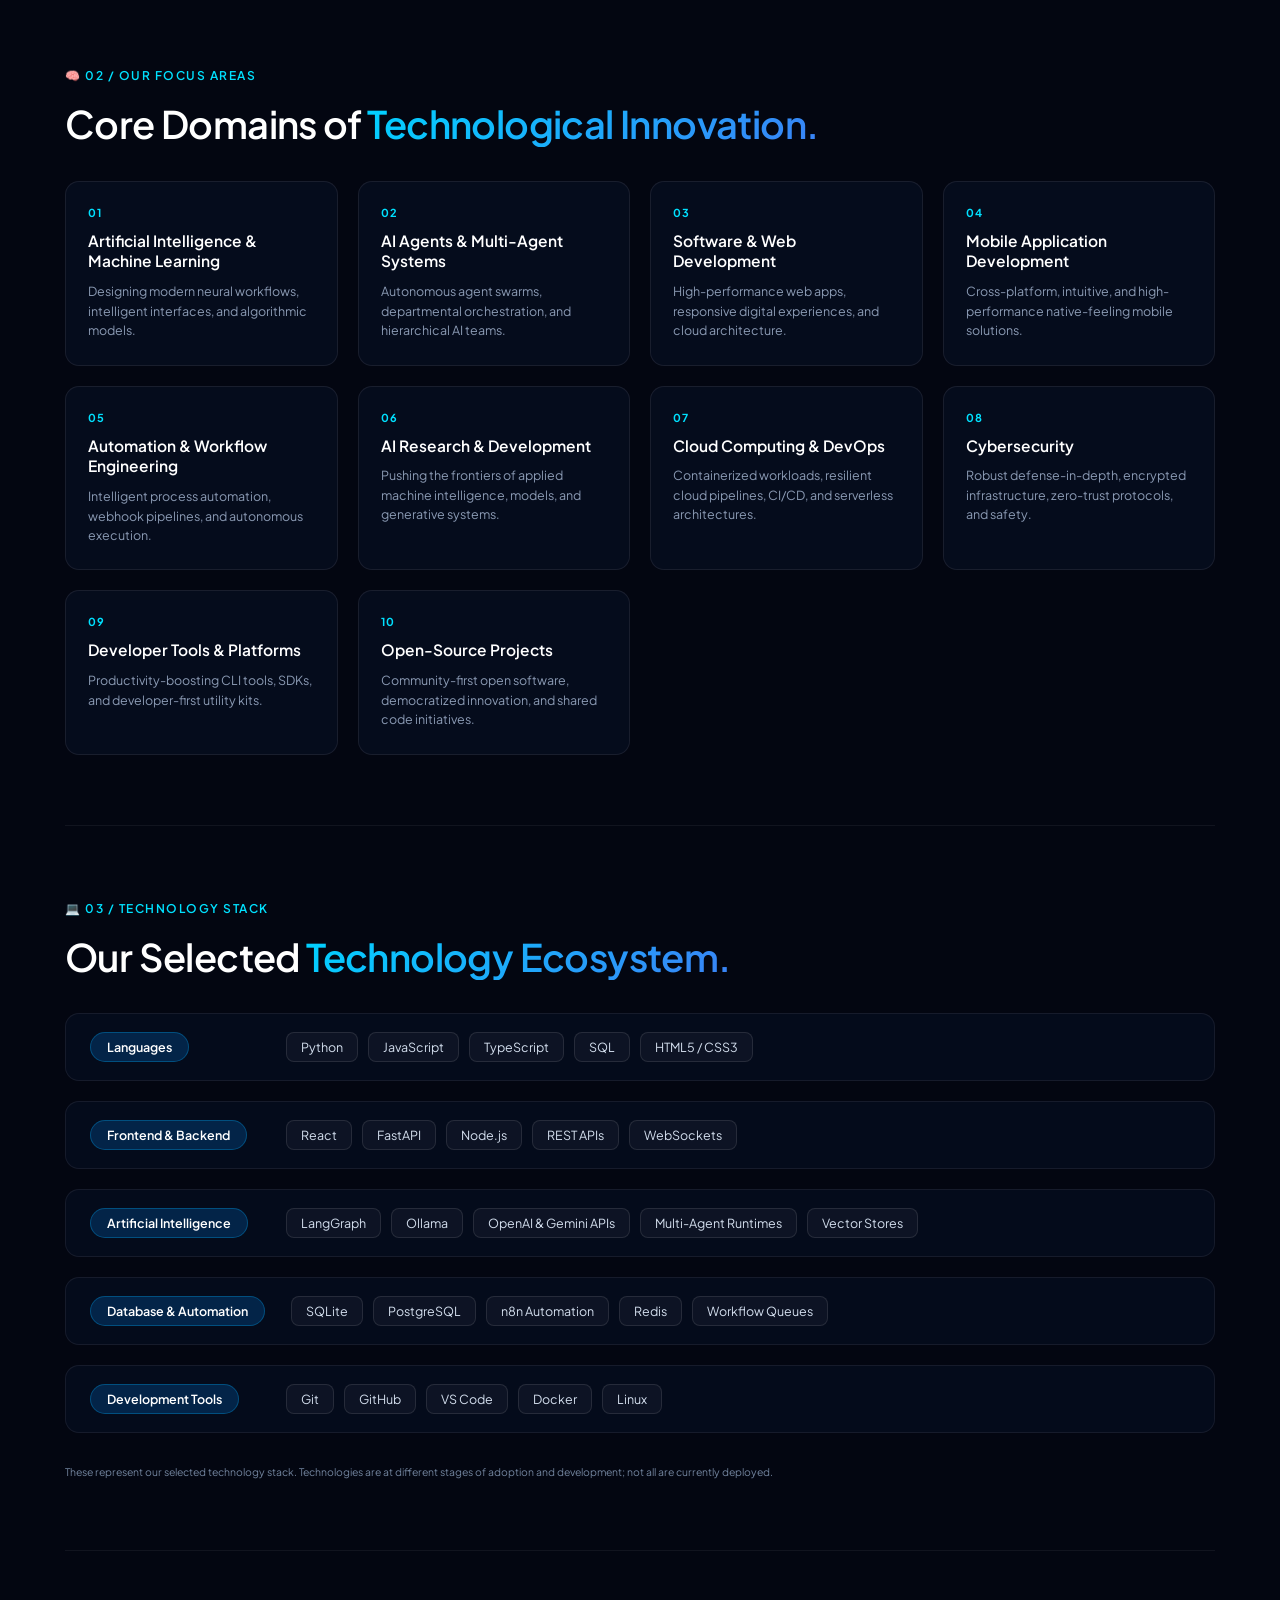
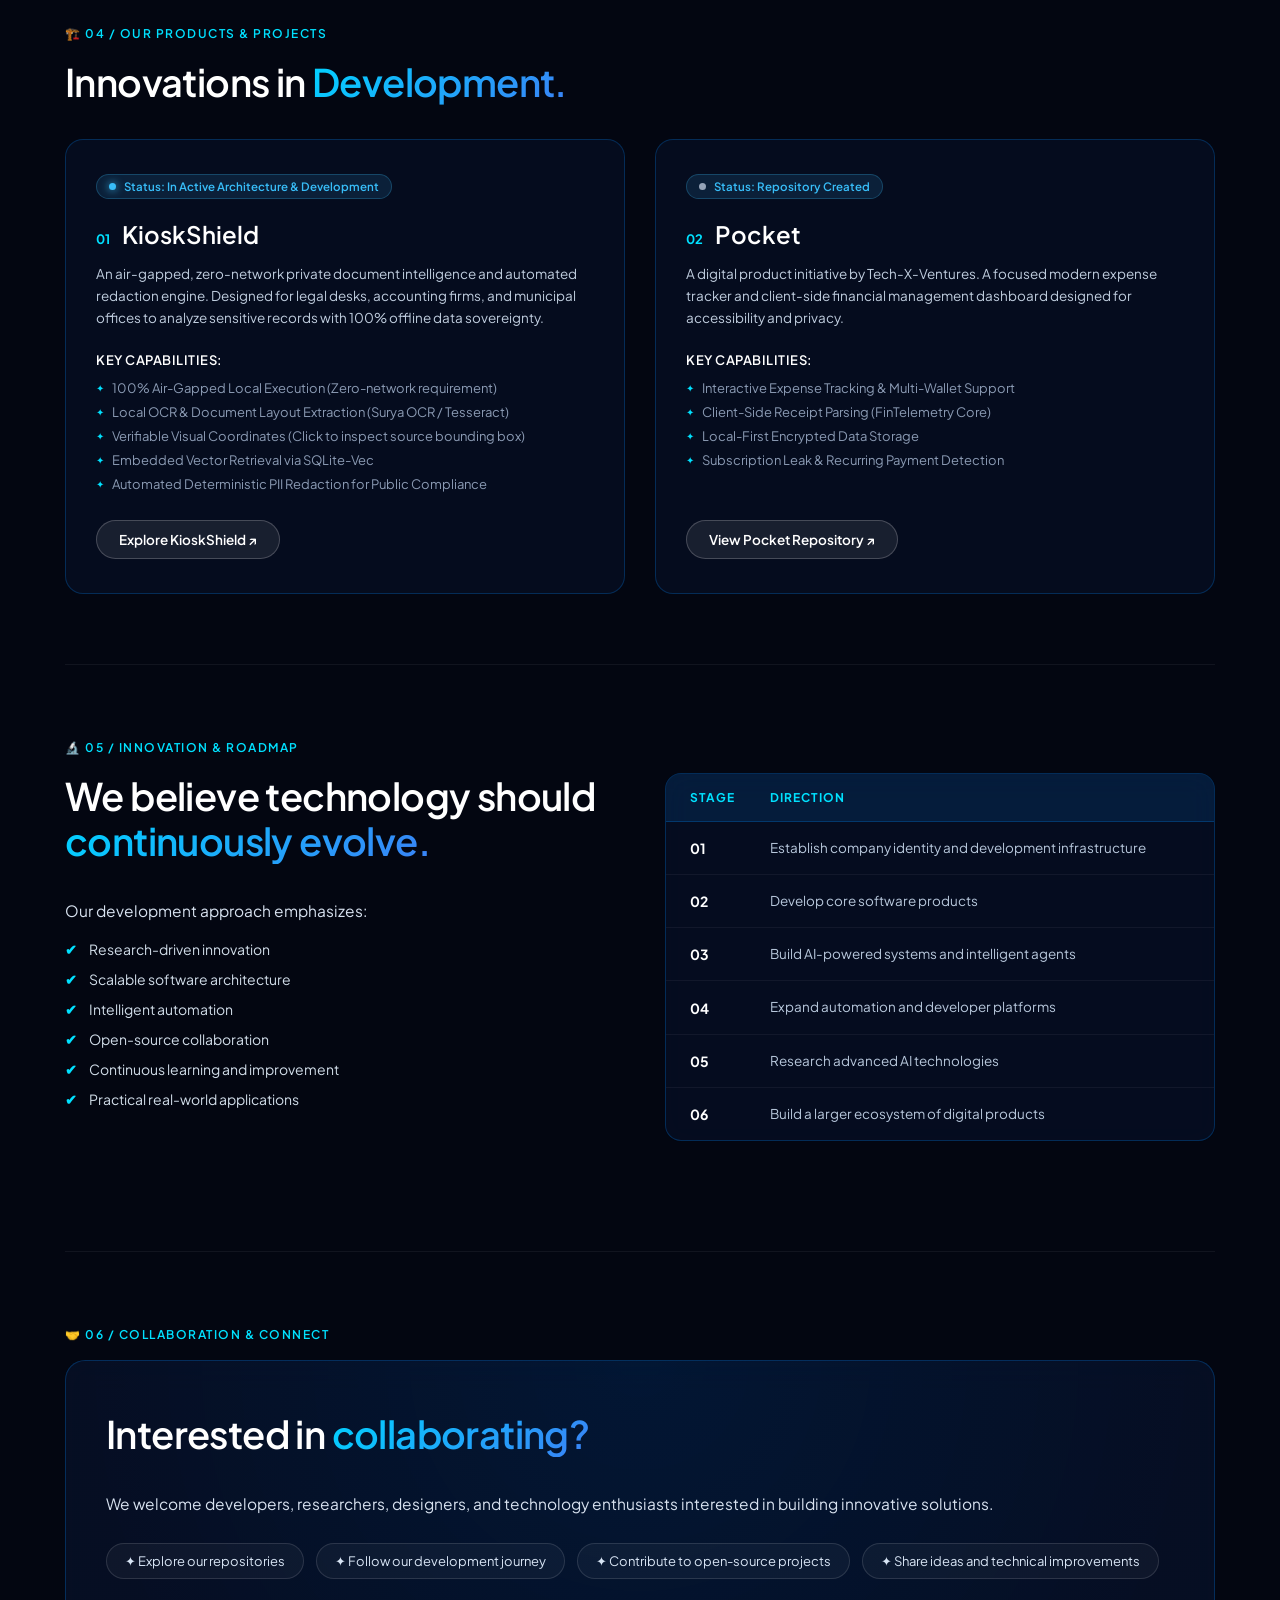
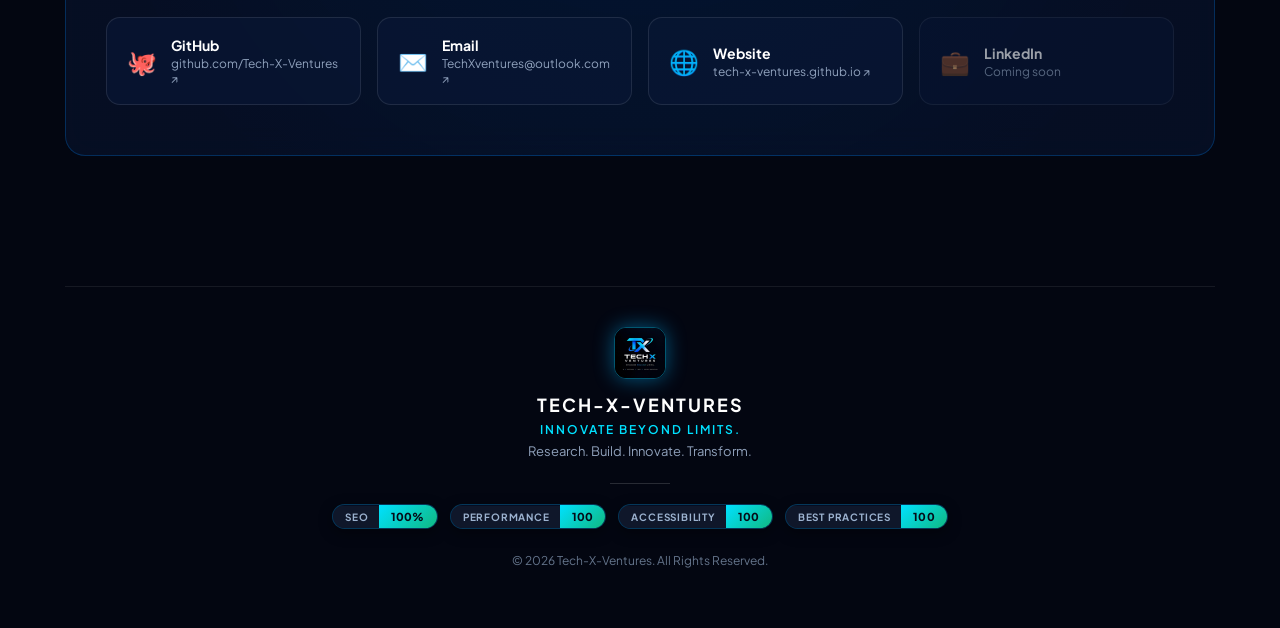
==== commit ac86568f: "Set KioskShield as 1st product and Pocket as 2nd product" ====
--- a/index.html
+++ b/index.html
@@ -384,7 +384,37 @@
       </h2>
 
       <div class="projects-showcase">
-       
+        <!-- Project 1: KioskShield -->
+        <div class="project-box">
+          <div class="project-badge">
+            <span class="pulse-dot"></span>
+            <span>Status: In Active Architecture & Development</span>
+          </div>
+
+          <div class="project-title-row">
+            <span class="project-number">01</span>
+            <h3>KioskShield</h3>
+          </div>
+
+          <p class="project-summary">
+            An air-gapped, zero-network private document intelligence and automated redaction engine. Designed for legal desks, accounting firms, and municipal offices to analyze sensitive records with 100% offline data sovereignty.
+          </p>
+
+          <h5 class="capabilities-title">Key Capabilities:</h5>
+          <ul class="capabilities-list">
+            <li><span>✦</span> 100% Air-Gapped Local Execution (Zero-network requirement)</li>
+            <li><span>✦</span> Local OCR & Document Layout Extraction (Surya OCR / Tesseract)</li>
+            <li><span>✦</span> Verifiable Visual Coordinates (Click to inspect source bounding box)</li>
+            <li><span>✦</span> Embedded Vector Retrieval via SQLite-Vec</li>
+            <li><span>✦</span> Automated Deterministic PII Redaction for Public Compliance</li>
+          </ul>
+
+          <div class="project-footer">
+            <a href="https://github.com/Tech-X-Ventures/KioskShield" target="_blank" rel="noopener noreferrer" class="link-btn">
+              Explore KioskShield ↗
+            </a>
+          </div>
+        </div>
 
         <!-- Project 2: Pocket -->
         <div class="project-box">
@@ -394,17 +424,21 @@
           </div>
 
           <div class="project-title-row">
-            <span class="project-number">01</span>
+            <span class="project-number">02</span>
             <h3>Pocket</h3>
           </div>
 
           <p class="project-summary">
-            A digital product initiative by Tech-X-Ventures. A focused product designed to deliver sleek, accessible utilities in modern software.
-          </p>
-
-          <div class="project-detail-box">
-            <p>Further product details, architecture, and features to be announced soon.</p>
-          </div>
+            A digital product initiative by Tech-X-Ventures. A focused modern expense tracker and client-side financial management dashboard designed for accessibility and privacy.
+          </p>
+
+          <h5 class="capabilities-title">Key Capabilities:</h5>
+          <ul class="capabilities-list">
+            <li><span>✦</span> Interactive Expense Tracking & Multi-Wallet Support</li>
+            <li><span>✦</span> Client-Side Receipt Parsing (FinTelemetry Core)</li>
+            <li><span>✦</span> Local-First Encrypted Data Storage</li>
+            <li><span>✦</span> Subscription Leak & Recurring Payment Detection</li>
+          </ul>
 
           <div class="project-footer">
             <a href="https://github.com/Tech-X-Ventures/pocket" target="_blank" rel="noopener noreferrer" class="link-btn">
